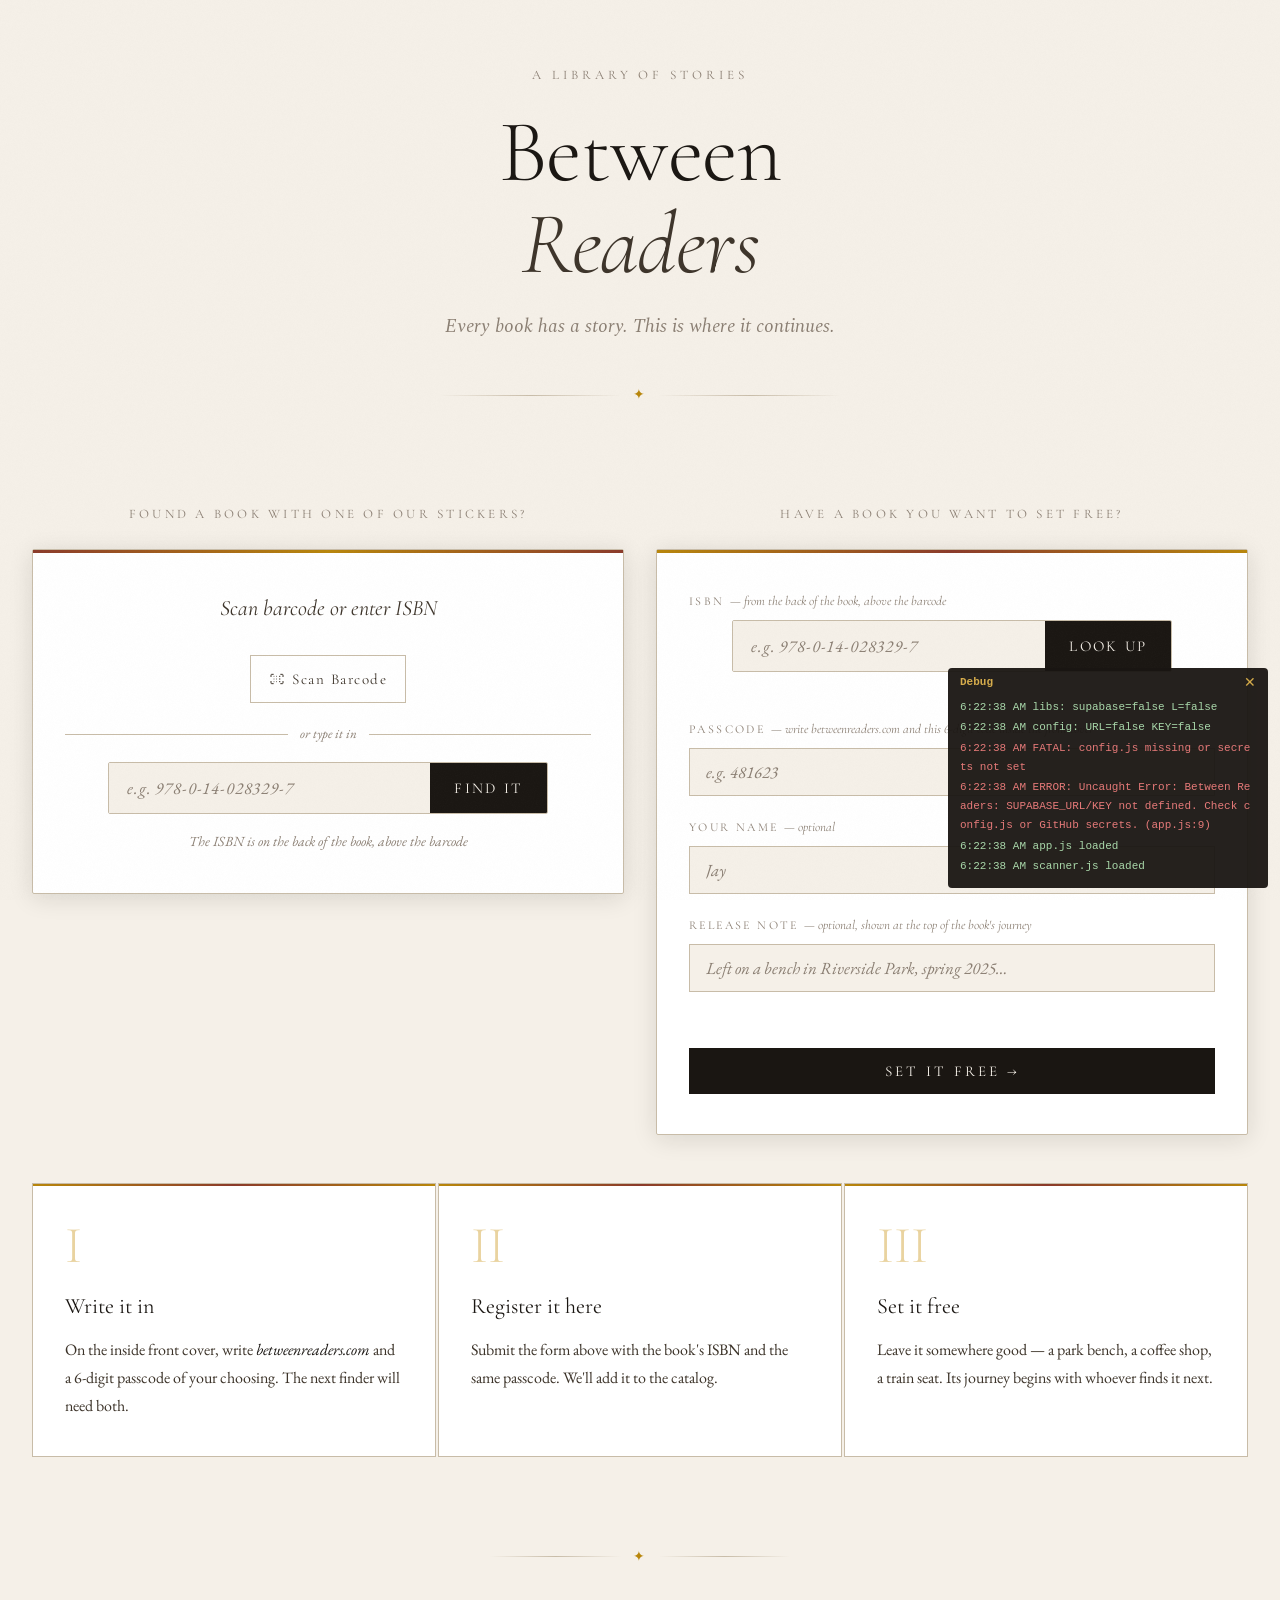
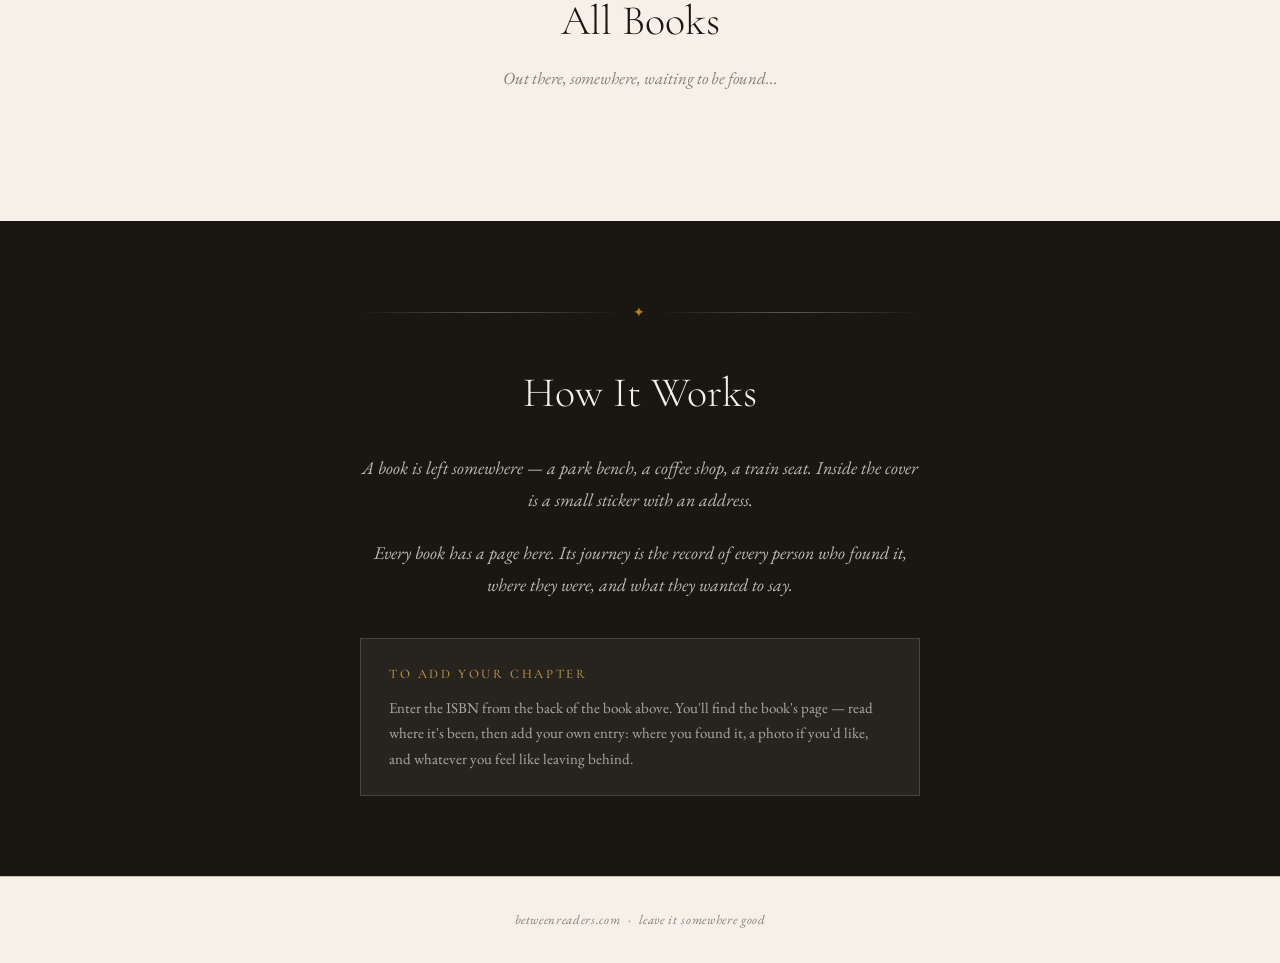
==== index.html @ 6e085184 "add 3-step how-to-release section; mention website in passcode label adds a three-card section (I. W" ====
<!DOCTYPE html>
<html lang="en">
<head>
  <meta charset="UTF-8" />
  <meta name="viewport" content="width=device-width, initial-scale=1.0, viewport-fit=cover" />
  <title>Between Readers</title>
  <link href="https://fonts.googleapis.com/css2?family=Cormorant+Garamond:ital,wght@0,300;0,400;0,500;0,600;1,300;1,400;1,500&family=EB+Garamond:ital,wght@0,400;0,500;1,400;1,500&family=Spectral:ital,wght@0,300;0,400;1,300;1,400&display=swap" rel="stylesheet" />
  <link rel="stylesheet" href="style.css" />
  <link rel="stylesheet" href="https://unpkg.com/leaflet@1.9.4/dist/leaflet.css" />
  <script src="https://cdn.jsdelivr.net/npm/@supabase/supabase-js@2/dist/umd/supabase.min.js"></script>
  <script src="https://unpkg.com/leaflet@1.9.4/dist/leaflet.js"></script>
  <script src="config.js"></script>
</head>
<body>

  <!-- HEADER -->
  <header>
    <p class="header-ornament">A Library of Stories</p>
    <h1>Between<br><em>Readers</em></h1>
    <p class="tagline">Every book has a story. This is where it continues.</p>
    <div class="rule header-rule">✦</div>
  </header>

  <!-- TWO-UP: FIND A BOOK + SET A BOOK FREE -->
  <div class="two-up">

    <!-- ISBN SCANNER -->
    <section class="scanner-section">
      <p class="scanner-label">Found a book with one of our stickers?</p>
      <div class="scanner-box">
        <p class="scanner-prompt">Scan barcode or enter ISBN</p>

        <button class="scan-btn" onclick="openCamera()" style="margin: 0 auto 20px; display:flex;">
          <svg viewBox="0 0 24 24" fill="none" stroke="currentColor" stroke-width="1.5">
            <path d="M3 9V6a1 1 0 0 1 1-1h3M3 15v3a1 1 0 0 0 1 1h3M21 9V6a1 1 0 0 0-1-1h-3M21 15v3a1 1 0 0 1-1 1h-3M7 8h1M7 12h1M7 16h1M11 8h1M11 12h1M11 16h1M15 8h2M15 12h2M15 16h2"/>
          </svg>
          Scan Barcode
        </button>

        <div style="display:flex; align-items:center; gap:12px; margin-bottom:16px; color:var(--ink-faint); font-size:13px; font-style:italic;">
          <div style="flex:1; height:1px; background:var(--border);"></div>
          or type it in
          <div style="flex:1; height:1px; background:var(--border);"></div>
        </div>

        <div class="isbn-input-row">
          <input class="isbn-input" id="isbnInput" type="text" placeholder="e.g. 978-0-14-028329-7" maxlength="17" />
          <button class="isbn-btn" onclick="lookupISBN()">Find It</button>
        </div>
        <p class="scanner-note">The ISBN is on the back of the book, above the barcode</p>

        <!-- Result panel -->
        <div class="book-result" id="bookResult">
          <div class="book-result-inner">
            <div class="book-cover-wrap">
              <img class="book-cover-img" id="resultCover" src="" alt="" onerror="this.style.display='none';this.nextElementSibling.style.display='flex';" style="display:none">
              <div class="book-cover-placeholder" id="resultCoverPlaceholder">📖</div>
            </div>
            <div class="book-meta">
              <h3 id="resultTitle">—</h3>
              <p class="author" id="resultAuthor">—</p>
              <span class="journey-count" id="resultStops">— stops along the way</span>
            </div>
          </div>
          <button class="view-journey-btn" id="viewJourneyBtn" onclick="openPasscodeModal()">
            Read Its Journey →
          </button>
        </div>
      </div>
    </section>

    <!-- RELEASE A BOOK -->
    <section class="release-section">
      <p class="scanner-label">Have a book you want to set free?</p>
      <div class="release-box" id="releaseFormBox">

        <!-- ISBN row -->
        <label class="release-label" for="releaseIsbn">ISBN <span class="release-label-note">— from the back of the book, above the barcode</span></label>
        <div class="isbn-input-row" style="margin-bottom:8px;">
          <input class="isbn-input" id="releaseIsbn" type="text" placeholder="e.g. 978-0-14-028329-7" maxlength="17" oninput="previewSubmissionISBN()" />
          <button class="isbn-btn" onclick="previewSubmissionISBN()">Look Up</button>
        </div>
        <p class="release-lookup-status" id="releaseLookupStatus"></p>

        <!-- Book preview (hidden until ISBN found) -->
        <div class="release-preview" id="releasePreview">
          <div class="book-result-inner">
            <div class="book-cover-wrap">
              <img class="book-cover-img" id="releaseCover" src="" alt="" onerror="this.style.display='none';this.nextElementSibling.style.display='flex';" style="display:none">
              <div class="book-cover-placeholder" id="releaseCoverPlaceholder">📖</div>
            </div>
            <div class="book-meta">
              <h3 id="releaseBookTitle">—</h3>
              <p class="author" id="releaseBookAuthor">—</p>
            </div>
          </div>
        </div>

        <!-- Form fields -->
        <div class="release-field">
          <label class="release-label" for="releasePasscode">Passcode <span class="release-label-note">— write betweenreaders.com and this 6-digit code inside the front cover</span></label>
          <input class="release-input" id="releasePasscode" type="text" inputmode="numeric" maxlength="6" placeholder="e.g. 481623" autocomplete="off" />
        </div>
        <div class="release-field">
          <label class="release-label" for="releaseReleasedBy">Your name <span class="release-label-note">— optional</span></label>
          <input class="release-input" id="releaseReleasedBy" type="text" placeholder="Jay" />
        </div>
        <div class="release-field">
          <label class="release-label" for="releaseNote">Release note <span class="release-label-note">— optional, shown at the top of the book's journey</span></label>
          <input class="release-input" id="releaseNote" type="text" placeholder="Left on a bench in Riverside Park, spring 2025…" />
        </div>
        <p class="release-error" id="releaseError"></p>
        <button class="release-btn" onclick="submitBookRelease()">Set It Free →</button>
      </div>
    </section>

  </div>

  <!-- HOW TO RELEASE -->
  <section class="release-steps-section">
    <div class="release-steps">
      <div class="release-step">
        <span class="release-step-num">I</span>
        <h3 class="release-step-title">Write it in</h3>
        <p class="release-step-text">On the inside front cover, write <em>betweenreaders.com</em> and a 6-digit passcode of your choosing. The next finder will need both.</p>
      </div>
      <div class="release-step">
        <span class="release-step-num">II</span>
        <h3 class="release-step-title">Register it here</h3>
        <p class="release-step-text">Submit the form above with the book's ISBN and the same passcode. We'll add it to the catalog.</p>
      </div>
      <div class="release-step">
        <span class="release-step-num">III</span>
        <h3 class="release-step-title">Set it free</h3>
        <p class="release-step-text">Leave it somewhere good — a park bench, a coffee shop, a train seat. Its journey begins with whoever finds it next.</p>
      </div>
    </div>
  </section>

  <!-- CATALOG -->
  <section class="catalog-section">
    <div class="section-header">
      <div class="rule" style="max-width:300px; margin: 0 auto 16px;">✦</div>
      <h2 class="section-title">All Books</h2>
      <p class="section-subtitle">Out there, somewhere, waiting to be found...</p>
    </div>
    <div class="book-grid" id="bookGrid"></div>
  </section>

  <!-- ABOUT -->
  <section class="about-section">
    <div class="about-inner">
      <div class="rule" style="margin-bottom: 32px;">✦</div>
      <h2 class="section-title">How It Works</h2>
      <p class="about-text">
        A book is left somewhere — a park bench, a coffee shop, a train seat. Inside the cover is a small sticker with an address.
      <p class="about-text">
        Every book has a page here. Its journey is the record of every person who found it, where they were, and what they wanted to say.
      </p>
      <div class="sticker-note">
        <p class="sticker-note-title">To add your chapter</p>
        <p class="sticker-note-text">Enter the ISBN from the back of the book above. You'll find the book's page — read where it's been, then add your own entry: where you found it, a photo if you'd like, and whatever you feel like leaving behind.</p>
      </div>
    </div>
  </section>

  <!-- FOOTER -->
  <footer>
    betweenreaders.com &nbsp;·&nbsp; <em>leave it somewhere good</em>
  </footer>

  <!-- CAMERA SCANNER OVERLAY -->
  <div class="camera-overlay" id="cameraOverlay">
    <div class="camera-header">
      <p class="camera-title">Scan the barcode</p>
      <p class="camera-subtitle">Point your camera at the ISBN barcode on the back of the book</p>
    </div>
    <div class="camera-viewport">
      <video id="cameraVideo" autoplay playsinline muted></video>
      <div class="scan-reticle">
        <div class="reticle-inner">
          <div class="corner tl"></div>
          <div class="corner tr"></div>
          <div class="corner bl"></div>
          <div class="corner br"></div>
          <div class="scan-line"></div>
        </div>
      </div>
    </div>
    <p class="camera-status" id="cameraStatus">Align barcode within the frame</p>
    <button class="camera-close" onclick="closeCamera()">Cancel</button>
  </div>

  <!-- iOS 26 Safari toolbar tint hint (see style.css .safari-toolbar-hint) -->
  <div class="safari-toolbar-hint" id="safariToolbarHint" aria-hidden="true"><div></div></div>

  <!-- PASSCODE MODAL -->
  <div class="passcode-overlay" id="passcodeOverlay" onclick="handlePasscodeOverlayClick(event)">
    <div class="passcode-modal">
      <button class="modal-close" onclick="closePasscodeModal()">✕</button>
      <p class="passcode-eyebrow">Between Readers</p>
      <h3 class="passcode-book-title" id="passcodeBookTitle">—</h3>
      <p class="passcode-prompt">Enter the 6-digit passcode written inside the cover to read this book's journey.</p>
      <input class="passcode-input" id="passcodeInput" type="text" inputmode="numeric" maxlength="6" placeholder="······" autocomplete="off" />
      <p class="passcode-error" id="passcodeError"></p>
      <button class="passcode-btn" onclick="verifyPasscode()">View Journey</button>
    </div>
  </div>

  <!-- PHOTO LIGHTBOX -->
  <div class="photo-lightbox" id="photoLightbox" onclick="closePhotoModal()">
    <button class="photo-lightbox-close" onclick="closePhotoModal()">✕</button>
    <img class="photo-lightbox-img" id="photoLightboxImg" src="" alt="">
  </div>

  <!-- JOURNEY MODAL -->
  <div class="modal-overlay" id="modalOverlay" onclick="handleOverlayClick(event)">
    <div class="modal" id="modal">
      <div class="modal-top">
        <button class="modal-close" onclick="closeModal()">✕</button>
        <div class="modal-top-inner">
          <img class="modal-cover-img" id="modalCover" src="" alt="" onerror="this.style.display='none'">
          <div class="modal-title-block">
            <h2 class="modal-book-title" id="modalTitle">—</h2>
            <p class="modal-book-author" id="modalAuthor">—</p>
          </div>
        </div>
        <div class="modal-description-block" id="modalDescriptionBlock" style="display:none">
          <p class="modal-book-description" id="modalDescription"></p>
          <button class="description-toggle" id="modalDescToggle" onclick="toggleBookDescription()" style="display:none">Read more</button>
        </div>
        <div class="modal-release-note">
          <span id="modalReleaseNote">—</span>
          <cite id="modalReleaseMeta">—</cite>
        </div>
      </div>
      <div class="modal-body">
        <div id="journeyMap" class="journey-map"></div>
        <p class="journey-heading" id="journeyHeading">The Journey</p>
        <div id="journeyEntries"></div>
      </div>
      <div class="add-entry-section"></div>
    </div>
  </div>

  <!-- DEBUG PANEL — must be before app.js/scanner.js to catch their load errors -->
  <div id="debugPanel" style="position:fixed;bottom:12px;right:12px;z-index:9999;background:#1a1612;color:#d4a843;font-family:monospace;font-size:11px;padding:10px 12px;border-radius:4px;max-width:320px;max-height:220px;overflow-y:auto;opacity:0.95;pointer-events:auto;">
    <div style="display:flex;justify-content:space-between;align-items:center;margin-bottom:6px;">
      <strong>Debug</strong>
      <button onclick="document.getElementById('debugPanel').remove()" style="background:none;border:none;color:#d4a843;cursor:pointer;font-size:14px;padding:0 0 0 8px;">✕</button>
    </div>
    <div id="debugLog"></div>
  </div>
  <script>
    function debugLog(msg, type) {
      const el = document.getElementById('debugLog');
      if (!el) return;
      const line = document.createElement('div');
      line.style.color = type === 'error' ? '#e57373' : type === 'warn' ? '#ffb74d' : '#a5d6a7';
      line.style.marginBottom = '2px';
      line.style.wordBreak = 'break-all';
      line.style.whiteSpace = 'pre-wrap';
      line.textContent = (new Date().toLocaleTimeString()) + ' ' + msg;
      el.appendChild(line);
      const panel = document.getElementById('debugPanel');
      if (panel) panel.scrollTop = panel.scrollHeight;
    }
    window.onerror = (msg, src, line) => debugLog('ERROR: ' + msg + ' (' + src.split('/').pop() + ':' + line + ')', 'error');
    window.onunhandledrejection = e => debugLog('PROMISE: ' + (e.reason?.message || e.reason), 'error');
    debugLog('libs: supabase=' + (typeof supabase !== 'undefined') + ' L=' + (typeof L !== 'undefined'));
    debugLog('config: URL=' + (typeof SUPABASE_URL !== 'undefined') + ' KEY=' + (typeof SUPABASE_ANON_KEY !== 'undefined'));
  </script>

  <!-- Scripts — order matters: app.js depends on supabase + config, scanner.js depends on app.js (calls lookupISBN) -->
  <script src="app.js" onload="debugLog('app.js loaded')" onerror="debugLog('app.js FAILED TO LOAD','error')"></script>
  <script src="scanner.js" onload="debugLog('scanner.js loaded')" onerror="debugLog('scanner.js FAILED TO LOAD','error')"></script>

</body>
</html>
---- style.css ----
:root {
  --cream: #f5f0e8;
  --cream-dark: #ede6d6;
  --ink: #1a1612;
  --ink-light: #3d342a;
  --ink-faint: #8a7e72;
  --rust: #8b3a2a;
  --gold: #b8860b;
  --gold-light: #d4a843;
  --border: #c8bca8;
  --shadow: rgba(26, 22, 18, 0.12);
}

* { box-sizing: border-box; margin: 0; padding: 0; }

html { scroll-behavior: smooth; }

body {
  background-color: var(--cream);
  color: var(--ink);
  font-family: 'EB Garamond', Georgia, serif;
  font-size: 18px;
  line-height: 1.7;
  min-height: 100vh;
  position: relative;
  overflow-x: hidden;
}

/* Paper texture overlay */
body::before {
  content: '';
  position: fixed;
  inset: 0;
  background-image: 
    url("data:image/svg+xml,%3Csvg xmlns='http://www.w3.org/2000/svg' width='400' height='400'%3E%3Cfilter id='noise'%3E%3CfeTurbulence type='fractalNoise' baseFrequency='0.9' numOctaves='4' stitchTiles='stitch'/%3E%3CfeColorMatrix type='saturate' values='0'/%3E%3C/filter%3E%3Crect width='400' height='400' filter='url(%23noise)' opacity='0.04'/%3E%3C/svg%3E");
  pointer-events: none;
  z-index: 1000;
  opacity: 0.6;
}

/* Decorative rule */
.rule {
  display: flex;
  align-items: center;
  gap: 12px;
  color: var(--gold);
  font-size: 14px;
  letter-spacing: 0.15em;
  margin: 0 auto;
}
.rule::before, .rule::after {
  content: '';
  flex: 1;
  height: 1px;
  background: linear-gradient(to right, transparent, var(--border), transparent);
}

/* ── HEADER ── */
header {
  text-align: center;
  padding: 64px 24px 48px;
  position: relative;
}

.header-ornament {
  font-family: 'Cormorant Garamond', serif;
  font-size: 13px;
  letter-spacing: 0.3em;
  text-transform: uppercase;
  color: var(--ink-faint);
  margin-bottom: 20px;
  opacity: 0;
  animation: fadeUp 1s ease forwards 0.2s;
}

h1 {
  font-family: 'Cormorant Garamond', serif;
  font-size: clamp(52px, 8vw, 88px);
  font-weight: 300;
  line-height: 1.05;
  letter-spacing: -0.01em;
  color: var(--ink);
  opacity: 0;
  animation: fadeUp 1s ease forwards 0.4s;
}

h1 em {
  font-style: italic;
  color: var(--ink-light);
}

.tagline {
  font-family: 'Spectral', serif;
  font-style: italic;
  font-size: 19px;
  color: var(--ink-faint);
  margin-top: 20px;
  max-width: 480px;
  margin-left: auto;
  margin-right: auto;
  opacity: 0;
  animation: fadeUp 1s ease forwards 0.6s;
}

.header-rule {
  margin-top: 40px;
  max-width: 400px;
  opacity: 0;
  animation: fadeUp 1s ease forwards 0.8s;
}

/* ── TWO-UP LAYOUT (scanner + release, side by side on desktop) ── */
.two-up {
  display: grid;
  grid-template-columns: 1fr 1fr;
  gap: 32px;
  max-width: 1280px;
  margin: 0 auto;
  padding: 48px 32px 0;
  align-items: start;
}

.two-up .scanner-section,
.two-up .release-section {
  max-width: none;
  margin: 0;
  padding: 0;
}

@media (max-width: 860px) {
  .two-up {
    grid-template-columns: 1fr;
    padding: 32px 24px 0;
  }
}

/* ── ISBN SCANNER ── */
.scanner-section {
  max-width: 680px;
  margin: 0 auto;
  padding: 48px 24px;
  text-align: center;
  opacity: 0;
  animation: fadeUp 1s ease forwards 1s;
}

.scanner-label {
  font-family: 'Cormorant Garamond', serif;
  font-size: 13px;
  letter-spacing: 0.25em;
  text-transform: uppercase;
  color: var(--ink-faint);
  margin-bottom: 24px;
}

.scanner-box {
  background: white;
  border: 1px solid var(--border);
  border-radius: 2px;
  padding: 40px 32px;
  box-shadow: 0 4px 24px var(--shadow), inset 0 1px 0 rgba(255,255,255,0.8);
  position: relative;
}

.scanner-box::before {
  content: '';
  position: absolute;
  top: 0; left: 0; right: 0;
  height: 3px;
  background: linear-gradient(to right, var(--rust), var(--gold), var(--rust));
}

.scanner-prompt {
  font-family: 'Cormorant Garamond', serif;
  font-size: 22px;
  font-style: italic;
  color: var(--ink-light);
  margin-bottom: 28px;
}

.isbn-input-row {
  display: flex;
  gap: 0;
  max-width: 440px;
  margin: 0 auto 16px;
  border: 1px solid var(--border);
  border-radius: 2px;
  overflow: hidden;
  transition: box-shadow 0.2s;
}

.isbn-input-row:focus-within {
  box-shadow: 0 0 0 2px var(--gold-light);
  border-color: var(--gold);
}

.isbn-input {
  flex: 1;
  border: none;
  outline: none;
  padding: 14px 18px;
  font-family: 'EB Garamond', Georgia, serif;
  font-size: 17px;
  background: var(--cream);
  color: var(--ink);
  letter-spacing: 0.05em;
}

.isbn-input::placeholder { color: var(--ink-faint); font-style: italic; }

.isbn-btn {
  background: var(--ink);
  color: var(--cream);
  border: none;
  padding: 14px 24px;
  font-family: 'Cormorant Garamond', serif;
  font-size: 15px;
  letter-spacing: 0.15em;
  text-transform: uppercase;
  cursor: pointer;
  transition: background 0.2s;
  white-space: nowrap;
}

.isbn-btn:hover { background: var(--rust); }

.scanner-note {
  font-size: 14px;
  color: var(--ink-faint);
  font-style: italic;
}

/* Book result panel */
.book-result {
  display: none;
  margin-top: 28px;
  text-align: left;
  border-top: 1px solid var(--border);
  padding-top: 28px;
}

.book-result.visible { display: block; animation: fadeUp 0.5s ease forwards; }

.book-result-inner {
  display: flex;
  gap: 24px;
  align-items: flex-start;
}

.book-cover-wrap {
  width: 72px;
  min-width: 72px;
  height: 100px;
  flex-shrink: 0;
}

.book-cover-img {
  width: 72px;
  height: 100px;
  object-fit: cover;
  border: 1px solid var(--border);
  box-shadow: 3px 3px 0 var(--shadow);
  display: block;
}

.book-cover-placeholder {
  width: 72px;
  min-width: 72px;
  height: 100px;
  background: linear-gradient(135deg, var(--cream-dark), var(--border));
  border: 1px solid var(--border);
  display: flex;
  align-items: center;
  justify-content: center;
  font-size: 28px;
  box-shadow: 3px 3px 0 var(--shadow);
}

.book-meta h3 {
  font-family: 'Cormorant Garamond', serif;
  font-size: 22px;
  font-weight: 500;
  line-height: 1.2;
  margin-bottom: 4px;
}

.book-meta .author {
  font-style: italic;
  color: var(--ink-faint);
  font-size: 16px;
  margin-bottom: 12px;
}

.journey-count {
  display: inline-block;
  background: var(--cream-dark);
  border: 1px solid var(--border);
  padding: 4px 12px;
  font-size: 13px;
  letter-spacing: 0.1em;
  color: var(--ink-light);
  font-family: 'Cormorant Garamond', serif;
}

.view-journey-btn {
  display: block;
  width: 100%;
  margin-top: 20px;
  padding: 14px;
  background: var(--rust);
  color: var(--cream);
  border: none;
  font-family: 'Cormorant Garamond', serif;
  font-size: 16px;
  letter-spacing: 0.15em;
  text-transform: uppercase;
  cursor: pointer;
  transition: background 0.2s;
  text-align: center;
}

.view-journey-btn:hover { background: var(--ink); }

/* ── CATALOG ── */
.catalog-section {
  max-width: 1080px;
  margin: 0 auto;
  padding: 24px 24px 80px;
}

.section-header {
  text-align: center;
  margin-bottom: 48px;
}

.section-title {
  font-family: 'Cormorant Garamond', serif;
  font-size: clamp(30px, 4vw, 42px);
  font-weight: 300;
  margin: 16px 0 8px;
}

.section-subtitle {
  font-style: italic;
  color: var(--ink-faint);
  font-size: 17px;
}

/* Book grid */
.book-grid {
  display: grid;
  grid-template-columns: repeat(auto-fill, minmax(280px, 1fr));
  gap: 20px;
}

.book-card {
  background: white;
  border: 1px solid var(--border);
  padding: 32px 28px;
  cursor: pointer;
  transition: all 0.25s ease;
  position: relative;
  overflow: hidden;
}

.book-card::after {
  content: '';
  position: absolute;
  bottom: 0; left: 0; right: 0;
  height: 2px;
  background: linear-gradient(to right, var(--rust), var(--gold));
  transform: scaleX(0);
  transition: transform 0.3s ease;
  transform-origin: left;
}

.book-card:hover { 
  background: var(--cream);
  transform: translateY(-2px);
  box-shadow: 0 8px 32px var(--shadow);
  z-index: 1;
}

.book-card:hover::after { transform: scaleX(1); }

.book-card-cover {
  width: calc(100% + 56px);
  margin: -32px -28px 20px;
  height: 180px;
  object-fit: cover;
  display: block;
  border-bottom: 1px solid var(--border);
}

.book-card-number {
  font-family: 'Cormorant Garamond', serif;
  font-size: 12px;
  letter-spacing: 0.2em;
  color: var(--ink-faint);
  margin-bottom: 16px;
}

.book-card-title {
  font-family: 'Cormorant Garamond', serif;
  font-size: 22px;
  font-weight: 500;
  line-height: 1.2;
  margin-bottom: 6px;
}

.book-card-author {
  font-style: italic;
  color: var(--ink-faint);
  font-size: 15px;
  margin-bottom: 20px;
}

.book-card-footer {
  display: flex;
  justify-content: space-between;
  align-items: flex-end;
  border-top: 1px solid var(--border);
  padding-top: 16px;
  margin-top: auto;
}

.book-card-stops {
  font-size: 13px;
  color: var(--ink-faint);
  font-family: 'Cormorant Garamond', serif;
  letter-spacing: 0.05em;
}

.book-card-location {
  font-size: 13px;
  color: var(--ink-faint);
  font-style: italic;
  text-align: right;
}

.book-card-status {
  display: inline-block;
  width: 8px;
  height: 8px;
  border-radius: 50%;
  background: var(--gold);
  margin-right: 6px;
  animation: pulse 2.5s ease infinite;
}

@keyframes pulse {
  0%, 100% { opacity: 1; }
  50% { opacity: 0.3; }
}

/* Locked overlay */
.locked-notice {
  position: absolute;
  inset: 0;
  background: rgba(245, 240, 232, 0.92);
  display: flex;
  flex-direction: column;
  align-items: center;
  justify-content: center;
  opacity: 0;
  transition: opacity 0.2s;
  backdrop-filter: blur(2px);
}

.book-card:hover .locked-notice { opacity: 1; }

.locked-notice span {
  font-family: 'Cormorant Garamond', serif;
  font-size: 14px;
  letter-spacing: 0.15em;
  text-transform: uppercase;
  color: var(--ink-light);
  margin-top: 8px;
}

.lock-icon { font-size: 22px; }

/* ── iOS 26 SAFARI TOOLBAR TINT HINT ──
   Safari 26 samples the body background to tint its toolbar. A fixed element
   with height < 50vh containing a 100vh child triggers the desired sampling.
   Shown via JS when any modal is open; hidden otherwise. */
.safari-toolbar-hint {
  position: fixed;
  top: 0;
  left: 0;
  right: 0;
  display: none;
  width: 100vw;
  height: 48px;
  pointer-events: none;
  z-index: 499;
}
.safari-toolbar-hint.active { display: block; }
.safari-toolbar-hint > div {
  height: 100vh;
  background-color: #1a1612;
}

/* ── JOURNEY MODAL ── */
.modal-overlay {
  position: fixed;
  inset: 0;
  min-height: 100dvh;
  z-index: 500;
  display: none;
  align-items: flex-start;
  justify-content: center;
  padding: max(40px, env(safe-area-inset-top)) 16px max(40px, env(safe-area-inset-bottom));
  overflow-y: auto;
}

.modal-overlay::before {
  content: "";
  position: absolute;
  inset: 0;
  background: rgba(26, 22, 18, 0.7);
  backdrop-filter: blur(4px);
  -webkit-backdrop-filter: blur(4px);
  z-index: -1;
}

.modal-overlay.open { display: flex; }

.modal {
  background: var(--cream);
  max-width: 680px;
  width: 100%;
  position: relative;
  z-index: 1;
  border: 1px solid var(--border);
  box-shadow: 0 24px 80px rgba(26,22,18,0.3);
  animation: fadeUp 0.4s ease forwards;
}

.modal-top {
  padding: 40px 40px 32px;
  border-bottom: 1px solid var(--border);
  position: relative;
}

.modal-top::before {
  content: '';
  position: absolute;
  top: 0; left: 0; right: 0;
  height: 3px;
  background: linear-gradient(to right, var(--rust), var(--gold), var(--rust));
}

.modal-top-inner {
  display: flex;
  gap: 24px;
  align-items: flex-start;
}

.modal-cover-img {
  width: 80px;
  min-width: 80px;
  height: 112px;
  object-fit: cover;
  border: 1px solid var(--border);
  box-shadow: 4px 4px 0 var(--shadow);
  flex-shrink: 0;
}

.modal-title-block {
  flex: 1;
  min-width: 0;
}

.modal-close {
  position: absolute;
  top: 20px; right: 20px;
  background: none;
  border: none;
  font-size: 22px;
  cursor: pointer;
  color: var(--ink-faint);
  line-height: 1;
  transition: color 0.2s;
}
.modal-close:hover { color: var(--ink); }

.modal-book-title {
  font-family: 'Cormorant Garamond', serif;
  font-size: 32px;
  font-weight: 500;
  line-height: 1.15;
  margin-bottom: 6px;
}

.modal-book-author {
  font-style: italic;
  color: var(--ink-faint);
  font-size: 17px;
  margin-bottom: 0;
}

.modal-description-block {
  margin-top: 20px;
  padding-top: 16px;
  border-top: 1px solid var(--border);
  opacity: 0;
  transform: translateY(6px);
  transition: opacity 0.4s ease, transform 0.4s ease;
}
.modal-description-block.visible {
  opacity: 1;
  transform: translateY(0);
}

.modal-book-description {
  font-size: 14px;
  line-height: 1.7;
  color: var(--ink-light);
  font-style: italic;
  margin: 0;
  display: -webkit-box;
  -webkit-line-clamp: 3;
  -webkit-box-orient: vertical;
  overflow: hidden;
}

.modal-book-description.expanded {
  display: block;
  -webkit-line-clamp: unset;
}

.description-toggle {
  background: none;
  border: none;
  padding: 0;
  margin-top: 6px;
  font-family: inherit;
  font-size: 13px;
  font-style: italic;
  color: var(--rust);
  cursor: pointer;
  letter-spacing: 0.01em;
}
.description-toggle:hover {
  text-decoration: underline;
}

.modal-release-note {
  margin-top: 28px;
  background: white;
  border-left: 3px solid var(--gold);
  padding: 16px 20px;
  font-style: italic;
  font-size: 16px;
  color: var(--ink-light);
  line-height: 1.6;
}

.modal-release-note cite {
  display: block;
  margin-top: 8px;
  font-size: 13px;
  letter-spacing: 0.1em;
  font-style: normal;
  color: var(--ink-faint);
}

/* ── PASSCODE MODAL ── */
.passcode-overlay {
  position: fixed;
  inset: 0;
  min-height: 100dvh;
  z-index: 500;
  display: none;
  align-items: center;
  justify-content: center;
  padding: max(24px, env(safe-area-inset-top)) max(24px, env(safe-area-inset-right)) max(24px, env(safe-area-inset-bottom)) max(24px, env(safe-area-inset-left));
}

.passcode-overlay::before {
  content: "";
  position: absolute;
  inset: 0;
  background: rgba(26, 22, 18, 0.7);
  backdrop-filter: blur(4px);
  -webkit-backdrop-filter: blur(4px);
  z-index: -1;
}

.passcode-overlay.open { display: flex; }

.passcode-modal {
  background: var(--cream);
  max-width: 400px;
  width: 100%;
  padding: 48px 40px 40px;
  position: relative;
  z-index: 1;
  border: 1px solid var(--border);
  box-shadow: 0 24px 80px rgba(26,22,18,0.3);
  animation: fadeUp 0.35s ease forwards;
  text-align: center;
}

.passcode-modal::before {
  content: '';
  position: absolute;
  top: 0; left: 0; right: 0;
  height: 3px;
  background: linear-gradient(to right, var(--rust), var(--gold), var(--rust));
}

.passcode-eyebrow {
  font-family: 'Cormorant Garamond', serif;
  font-size: 11px;
  letter-spacing: 0.3em;
  text-transform: uppercase;
  color: var(--ink-faint);
  margin-bottom: 12px;
}

.passcode-book-title {
  font-family: 'Cormorant Garamond', serif;
  font-size: 26px;
  font-weight: 500;
  line-height: 1.2;
  color: var(--ink);
  margin-bottom: 20px;
}

.passcode-prompt {
  font-size: 15px;
  font-style: italic;
  color: var(--ink-faint);
  line-height: 1.5;
  margin-bottom: 24px;
}

.passcode-input {
  width: 100%;
  border: 1px solid var(--border);
  background: white;
  padding: 14px 18px;
  font-family: 'Cormorant Garamond', serif;
  font-size: 30px;
  letter-spacing: 0.5em;
  text-align: center;
  color: var(--ink);
  outline: none;
  transition: border-color 0.2s, box-shadow 0.2s, transform 0.2s;
  margin-bottom: 8px;
}

.passcode-input:focus {
  border-color: var(--gold);
  box-shadow: 0 0 0 2px rgba(184,134,11,0.15);
}

.passcode-input--error {
  animation: passcodeShake 0.45s ease;
  border-color: var(--rust) !important;
  box-shadow: 0 0 0 2px rgba(163,83,60,0.2) !important;
}

.passcode-input--success {
  animation: passcodeUnlock 1s cubic-bezier(0.22, 1, 0.36, 1) forwards;
}

@keyframes passcodeShake {
  0%, 100% { transform: translateX(0); }
  15%       { transform: translateX(-7px); }
  30%       { transform: translateX(7px); }
  45%       { transform: translateX(-5px); }
  60%       { transform: translateX(5px); }
  75%       { transform: translateX(-3px); }
  90%       { transform: translateX(3px); }
}

@keyframes passcodeUnlock {
  /* key turns — sudden gold flash */
  0%  {
    transform: scale(1);
    opacity: 1;
    color: var(--ink);
    border-color: var(--border);
    box-shadow: none;
    letter-spacing: 0.5em;
  }
  /* lock opens — bloom outward */
  10% {
    transform: scale(1.05);
    color: var(--gold);
    border-color: var(--gold);
    box-shadow:
      0 0 0  4px rgba(184,134,11,0.55),
      0 0 18px rgba(184,134,11,0.35);
    letter-spacing: 0.52em;
  }
  /* ripple expands — rings of light */
  30% {
    transform: scale(1.03);
    color: var(--gold);
    border-color: var(--gold);
    box-shadow:
      0 0 0  8px rgba(184,134,11,0.35),
      0 0 0 18px rgba(184,134,11,0.15),
      0 0 32px rgba(184,134,11,0.2);
    letter-spacing: 0.58em;
  }
  /* sustained glow — hold the moment */
  58% {
    transform: scale(1.04);
    opacity: 1;
    color: var(--gold);
    border-color: var(--gold);
    box-shadow:
      0 0 0 10px rgba(184,134,11,0.25),
      0 0 0 24px rgba(184,134,11,0.08),
      0 0 48px rgba(184,134,11,0.15);
    letter-spacing: 0.65em;
  }
  /* dissolve — digits drift apart and fade */
  100% {
    transform: scale(1.06);
    opacity: 0;
    color: var(--gold);
    border-color: var(--gold);
    box-shadow:
      0 0 0 14px rgba(184,134,11,0),
      0 0 0 32px rgba(184,134,11,0),
      0 0 64px rgba(184,134,11,0);
    letter-spacing: 0.85em;
  }
}

.passcode-error {
  min-height: 20px;
  color: var(--rust);
  font-style: italic;
  font-size: 14px;
  margin-bottom: 16px;
}

.passcode-btn {
  width: 100%;
  padding: 14px;
  background: var(--rust);
  color: var(--cream);
  border: none;
  font-family: 'Cormorant Garamond', serif;
  font-size: 15px;
  letter-spacing: 0.2em;
  text-transform: uppercase;
  cursor: pointer;
  transition: background 0.2s;
}

.passcode-btn:hover { background: var(--ink); }

/* Journey entries */
.modal-body { padding: 32px 40px; }

.journey-heading {
  font-family: 'Cormorant Garamond', serif;
  font-size: 13px;
  letter-spacing: 0.25em;
  text-transform: uppercase;
  color: var(--ink-faint);
  margin-bottom: 28px;
}

.journey-entry {
  display: grid;
  grid-template-columns: 48px 1fr;
  gap: 0 20px;
  margin-bottom: 12px;
  position: relative;
  background: white;
  border: 1px solid var(--border);
  padding: 20px 24px;
  align-items: start;
}

.entry-number {
  width: 48px;
  height: 48px;
  background: var(--cream);
  border: 1px solid var(--border);
  display: flex;
  align-items: center;
  justify-content: center;
  font-family: 'Cormorant Garamond', serif;
  font-size: 18px;
  color: var(--ink-faint);
  flex-shrink: 0;
}


.entry-field {
  display: flex;
  flex-direction: column;
  gap: 2px;
  margin-bottom: 10px;
}

.entry-field:last-child { margin-bottom: 0; }


.entry-field-label {
  font-size: 10px;
  letter-spacing: 0.1em;
  text-transform: uppercase;
  color: var(--ink-faint);
  font-family: 'Cormorant Garamond', serif;
}

.entry-location-desc,
.entry-message {
  margin: 0;
}

.entry-header {
  display: flex;
  flex-direction: column;
  align-items: flex-start;
  margin-bottom: 8px;
  gap: 2px;
}

.entry-location {
  font-family: 'Cormorant Garamond', serif;
  font-size: 18px;
  font-weight: 500;
}

.entry-location-link {
  cursor: pointer;
  color: var(--rust);
  text-decoration: underline;
  text-decoration-style: dotted;
  text-decoration-color: var(--rust);
  text-underline-offset: 3px;
  transition: text-decoration-style 0.2s ease, opacity 0.2s ease;
}

.entry-location-link::before {
  content: '⌖ ';
  font-size: 0.8em;
  opacity: 0.7;
}

.entry-location-link:hover {
  text-decoration-style: solid;
  opacity: 0.8;
}

.entry-date {
  font-size: 13px;
  color: var(--ink-faint);
  font-style: italic;
}

.entry-location-desc {
  font-style: italic;
  font-size: 14px;
  color: var(--ink-faint);
  line-height: 1.4;
}

.entry-message {
  font-size: 16px;
  line-height: 1.65;
  color: var(--ink-light);
  margin-bottom: 0;
}

.entry-photo {
  width: 100%;
  max-height: 200px;
  object-fit: cover;
  border: 1px solid var(--border);
  display: block;
  cursor: zoom-in;
}

/* Photo lightbox */
.photo-lightbox {
  display: none;
  position: fixed;
  inset: 0;
  z-index: 1100;
  background: rgba(10, 8, 6, 0.93);
  align-items: center;
  justify-content: center;
}
.photo-lightbox.open {
  display: flex;
}
.photo-lightbox-img {
  max-width: 92vw;
  max-height: 88vh;
  object-fit: contain;
  display: block;
}
.photo-lightbox-close {
  position: absolute;
  top: 18px;
  right: 22px;
  background: none;
  border: none;
  color: var(--color-cream);
  font-size: 22px;
  cursor: pointer;
  line-height: 1;
  opacity: 0.8;
}
.photo-lightbox-close:hover {
  opacity: 1;
}

/* Add entry form */
.add-entry-section {
  border-top: 1px solid var(--border);
  padding: 32px 40px;
  background: white;
}

.add-entry-title {
  font-family: 'Cormorant Garamond', serif;
  font-size: 22px;
  font-style: italic;
  margin-bottom: 20px;
  color: var(--ink-light);
}

.form-field {
  margin-bottom: 16px;
}

.form-label {
  display: block;
  font-size: 13px;
  letter-spacing: 0.15em;
  text-transform: uppercase;
  color: var(--ink-faint);
  margin-bottom: 6px;
  font-family: 'Cormorant Garamond', serif;
}

.form-label-hint {
  font-style: italic;
  text-transform: none;
  letter-spacing: 0;
  color: var(--ink-faint);
}

.location-autocomplete-wrapper {
  position: relative;
}

.location-suggestions {
  display: none;
  position: absolute;
  top: calc(100% + 2px);
  left: 0;
  right: 0;
  background: var(--cream);
  border: 1px solid var(--gold);
  border-radius: 0 0 4px 4px;
  box-shadow: 0 4px 12px rgba(0,0,0,0.1);
  z-index: 200;
  list-style: none;
  margin: 0;
  padding: 4px 0;
  max-height: 220px;
  overflow-y: auto;
}

.location-suggestions.open {
  display: block;
}

.location-suggestion-item {
  padding: 9px 14px;
  font-family: 'EB Garamond', Georgia, serif;
  font-size: 15px;
  color: var(--ink);
  cursor: pointer;
  line-height: 1.3;
}

.location-suggestion-item:hover,
.location-suggestion-item.active {
  background: rgba(184, 134, 11, 0.1);
  color: var(--ink);
}

.form-input, .form-textarea {
  width: 100%;
  min-width: 0;
  max-width: 100%;
  min-height: 46px;
  -webkit-appearance: none;
  appearance: none;
  border: 1px solid var(--border);
  background: var(--cream);
  padding: 11px 14px;
  font-family: 'EB Garamond', Georgia, serif;
  font-size: 16px;
  color: var(--ink);
  outline: none;
  transition: border-color 0.2s, box-shadow 0.2s;
  border-radius: 0;
}

.form-input:focus, .form-textarea:focus {
  border-color: var(--gold);
  box-shadow: 0 0 0 2px rgba(184, 134, 11, 0.15);
}

.form-textarea { min-height: 100px; resize: vertical; }

.photo-upload {
  border: 1px dashed var(--border);
  background: var(--cream);
  padding: 20px;
  text-align: center;
  cursor: pointer;
  transition: border-color 0.2s, background 0.2s;
}

.photo-upload:hover { border-color: var(--gold); background: white; }

.photo-upload-text {
  font-style: italic;
  color: var(--ink-faint);
  font-size: 15px;
}

.submit-entry-btn {
  width: 100%;
  padding: 16px;
  background: var(--ink);
  color: var(--cream);
  border: none;
  font-family: 'Cormorant Garamond', serif;
  font-size: 16px;
  letter-spacing: 0.2em;
  text-transform: uppercase;
  cursor: pointer;
  margin-top: 8px;
  transition: background 0.2s;
}

.submit-entry-btn:hover { background: var(--rust); }

/* ── ABOUT ── */
.about-section {
  background: var(--ink);
  color: var(--cream);
  padding: 80px 24px;
  text-align: center;
}

.about-inner {
  max-width: 560px;
  margin: 0 auto;
}

.about-section .section-title {
  color: var(--cream);
  margin-bottom: 24px;
}

.about-section .rule::before, .about-section .rule::after {
  background: linear-gradient(to right, transparent, rgba(245,240,232,0.3), transparent);
}

.about-text {
  font-size: 18px;
  line-height: 1.8;
  color: rgba(245,240,232,0.75);
  font-style: italic;
  margin-bottom: 20px;
}

.sticker-note {
  background: rgba(255,255,255,0.06);
  border: 1px solid rgba(245,240,232,0.15);
  padding: 24px 28px;
  margin-top: 36px;
  text-align: left;
}

.sticker-note-title {
  font-family: 'Cormorant Garamond', serif;
  font-size: 13px;
  letter-spacing: 0.2em;
  text-transform: uppercase;
  color: var(--gold-light);
  margin-bottom: 10px;
}

.sticker-note-text {
  font-size: 15px;
  color: rgba(245,240,232,0.65);
  line-height: 1.7;
}

/* ── HOW TO RELEASE — 3-step cards ── */
.release-steps-section {
  max-width: 1280px;
  margin: 0 auto;
  padding: 48px 32px 64px;
}

.release-steps {
  display: grid;
  grid-template-columns: repeat(3, 1fr);
  gap: 2px;
}

.release-step {
  background: white;
  border: 1px solid var(--border);
  padding: 36px 32px;
  position: relative;
}

.release-step::before {
  content: '';
  position: absolute;
  top: 0; left: 0; right: 0;
  height: 2px;
  background: linear-gradient(to right, var(--gold), var(--rust), var(--gold));
}

.release-step-num {
  display: block;
  font-family: 'Cormorant Garamond', serif;
  font-size: 52px;
  font-weight: 300;
  color: var(--gold-light);
  line-height: 1;
  margin-bottom: 16px;
  opacity: 0.5;
}

.release-step-title {
  font-family: 'Cormorant Garamond', serif;
  font-size: 22px;
  font-weight: 400;
  margin-bottom: 10px;
  color: var(--ink);
}

.release-step-text {
  font-size: 16px;
  color: var(--ink-light);
  line-height: 1.75;
}

.release-step-text em {
  font-style: italic;
  color: var(--ink);
}

@media (max-width: 860px) {
  .release-steps {
    grid-template-columns: 1fr;
  }
  .release-steps-section {
    padding: 32px 24px 48px;
  }
  .release-step {
    padding: 28px 24px;
  }
}

/* ── RELEASE SECTION ── */
.release-section {
  max-width: 680px;
  margin: 0 auto;
  padding: 0 24px 72px;
  text-align: center;
  opacity: 0;
  animation: fadeUp 1s ease forwards 1.2s;
}

.release-box {
  background: white;
  border: 1px solid var(--border);
  border-radius: 2px;
  padding: 40px 32px;
  box-shadow: 0 4px 24px var(--shadow), inset 0 1px 0 rgba(255,255,255,0.8);
  position: relative;
  text-align: left;
}

.release-box::before {
  content: '';
  position: absolute;
  top: 0; left: 0; right: 0;
  height: 3px;
  background: linear-gradient(to right, var(--gold), var(--rust), var(--gold));
}

.release-preview {
  display: none;
  margin: 16px 0 28px;
  padding: 20px 0 28px;
  border-top: 1px solid var(--border);
  border-bottom: 1px solid var(--border);
}

.release-preview.visible { display: block; animation: fadeUp 0.4s ease forwards; }

.release-lookup-status {
  font-size: 13px;
  font-style: italic;
  color: var(--ink-faint);
  min-height: 18px;
  margin-bottom: 4px;
}

.release-field {
  margin-top: 20px;
}

.release-label {
  display: block;
  font-family: 'Cormorant Garamond', serif;
  font-size: 12px;
  letter-spacing: 0.2em;
  text-transform: uppercase;
  color: var(--ink-faint);
  margin-bottom: 8px;
}

.release-label-note {
  font-style: italic;
  text-transform: none;
  letter-spacing: 0;
  font-size: 13px;
}

.release-input {
  width: 100%;
  border: 1px solid var(--border);
  outline: none;
  padding: 12px 16px;
  font-family: 'EB Garamond', Georgia, serif;
  font-size: 17px;
  background: var(--cream);
  color: var(--ink);
  transition: border-color 0.2s, box-shadow 0.2s;
}

.release-input:focus {
  border-color: var(--gold);
  box-shadow: 0 0 0 2px rgba(184,134,11,0.12);
}

.release-input::placeholder { color: var(--ink-faint); font-style: italic; }

.release-error {
  color: var(--rust);
  font-style: italic;
  font-size: 14px;
  min-height: 20px;
  margin-top: 16px;
}

.release-btn {
  display: block;
  width: 100%;
  margin-top: 20px;
  background: var(--ink);
  color: var(--cream);
  border: none;
  padding: 14px 32px;
  font-family: 'Cormorant Garamond', serif;
  font-size: 15px;
  letter-spacing: 0.2em;
  text-transform: uppercase;
  cursor: pointer;
  transition: background 0.2s;
}

.release-btn:hover { background: var(--rust); }
.release-btn:disabled { opacity: 0.6; cursor: not-allowed; }

@media (max-width: 600px) {
  .release-box { padding: 28px 20px; }
  .release-section { padding-bottom: 48px; }
}

/* ── FOOTER ── */
footer {
  text-align: center;
  padding: 32px 24px;
  border-top: 1px solid var(--border);
  font-size: 13px;
  color: var(--ink-faint);
  font-style: italic;
  letter-spacing: 0.05em;
}

/* ── SCANNER CAMERA OVERLAY ── */
.camera-overlay {
  position: fixed;
  inset: 0;
  background: rgba(26, 22, 18, 0.96);
  z-index: 600;
  display: none;
  flex-direction: column;
  align-items: center;
  justify-content: center;
  padding: 24px;
}

.camera-overlay.open { display: flex; }

.camera-header {
  text-align: center;
  margin-bottom: 24px;
}

.camera-title {
  font-family: 'Cormorant Garamond', serif;
  font-size: 24px;
  font-weight: 300;
  color: var(--cream);
  margin-bottom: 6px;
}

.camera-subtitle {
  font-style: italic;
  color: var(--ink-faint);
  font-size: 15px;
}

.camera-viewport {
  position: relative;
  width: 100%;
  max-width: 420px;
  aspect-ratio: 1 / 1;
  overflow: hidden;
  border: 1px solid rgba(245,240,232,0.15);
}

#cameraVideo {
  width: 100%;
  height: 100%;
  object-fit: cover;
  display: block;
}

.scan-reticle {
  position: absolute;
  inset: 0;
  display: flex;
  align-items: center;
  justify-content: center;
  pointer-events: none;
}

.reticle-inner {
  width: 75%;
  height: 35%;
  position: relative;
}

.reticle-inner::before {
  content: '';
  position: absolute;
  inset: 0;
  border: 1px solid rgba(184, 134, 11, 0.5);
}

.reticle-inner::after {
  content: '';
  position: absolute;
  inset: -1px;
}

.corner {
  position: absolute;
  width: 16px;
  height: 16px;
  border-color: var(--gold-light);
  border-style: solid;
}
.corner.tl { top: -1px; left: -1px; border-width: 2px 0 0 2px; }
.corner.tr { top: -1px; right: -1px; border-width: 2px 2px 0 0; }
.corner.bl { bottom: -1px; left: -1px; border-width: 0 0 2px 2px; }
.corner.br { bottom: -1px; right: -1px; border-width: 0 2px 2px 0; }

.scan-line {
  position: absolute;
  left: 0; right: 0;
  height: 1px;
  background: linear-gradient(to right, transparent, var(--gold-light), transparent);
  animation: scanLine 2s ease-in-out infinite;
}

@keyframes scanLine {
  0% { top: 0%; opacity: 0; }
  10% { opacity: 1; }
  90% { opacity: 1; }
  100% { top: 100%; opacity: 0; }
}

.camera-status {
  margin-top: 20px;
  font-family: 'Cormorant Garamond', serif;
  font-size: 15px;
  letter-spacing: 0.15em;
  text-transform: uppercase;
  color: var(--ink-faint);
  min-height: 24px;
  text-align: center;
}

.camera-status.success { color: var(--gold-light); }
.camera-status.error { color: var(--rust); }

.camera-close {
  margin-top: 24px;
  background: none;
  border: 1px solid rgba(245,240,232,0.2);
  color: rgba(245,240,232,0.6);
  padding: 10px 28px;
  font-family: 'Cormorant Garamond', serif;
  font-size: 14px;
  letter-spacing: 0.2em;
  text-transform: uppercase;
  cursor: pointer;
  transition: all 0.2s;
}

.camera-close:hover {
  border-color: rgba(245,240,232,0.5);
  color: var(--cream);
}

.scan-btn {
  background: none;
  border: 1px solid var(--border);
  padding: 14px 18px;
  font-family: 'Cormorant Garamond', serif;
  font-size: 15px;
  letter-spacing: 0.1em;
  color: var(--ink-light);
  cursor: pointer;
  transition: all 0.2s;
  white-space: nowrap;
  display: flex;
  align-items: center;
  gap: 7px;
}

.scan-btn:hover {
  background: var(--cream-dark);
  border-color: var(--gold);
  color: var(--ink);
}

.scan-btn svg {
  width: 16px;
  height: 16px;
  flex-shrink: 0;
}

/* Animations */
@keyframes fadeUp {
  from { opacity: 0; transform: translateY(16px); }
  to { opacity: 1; transform: translateY(0); }
}

/* Responsive */
@media (max-width: 600px) {
  .isbn-input-row {
    flex-direction: column;
    border: none;
    gap: 8px;
    overflow: visible;
    box-shadow: none !important;
  }
  .isbn-input {
    border: 1px solid var(--border);
    border-radius: 2px;
    transition: box-shadow 0.2s;
  }
  .isbn-input:focus {
    box-shadow: 0 0 0 2px var(--gold-light);
    border-color: var(--gold);
    outline: none;
  }
  .isbn-btn { border-radius: 2px; }
  .modal-top, .modal-body, .add-entry-section { padding-left: 24px; padding-right: 24px; }
  .book-grid { grid-template-columns: 1fr; }
  .book-result-inner { flex-direction: column; }
  .modal-cover-img { width: 64px; min-width: 64px; height: 90px; }

  /* Stack entry number above content on mobile */
  .journey-entry {
    grid-template-columns: 1fr;
    gap: 12px 0;
    padding: 16px 18px;
    margin-bottom: 12px;
  }
  .journey-entry:not(:last-child)::before { display: none; }
  .entry-number {
    width: 100%;
    height: 40px;
    font-size: 18px;
    justify-content: center;
  }
  .book-grid { gap: 16px; }
}

@keyframes journeyDash {
  to { stroke-dashoffset: -28; }
}

.journey-path {
  animation: journeyDash 1s linear infinite;
}

/* ── Journey Map ── */
.journey-map {
  display: none;
  height: 280px;
  margin: 0 0 28px;
  border-radius: 4px;
  overflow: hidden;
  border: 1px solid var(--border);
}

.journey-map .leaflet-popup-content-wrapper {
  border-radius: 3px;
  box-shadow: 0 2px 8px var(--shadow);
  background: var(--cream);
  border: 1px solid var(--border);
  padding: 0;
}

.journey-map .leaflet-popup-content {
  margin: 10px 14px;
  display: flex;
  flex-direction: column;
  gap: 2px;
}

.journey-map .leaflet-popup-tip {
  background: var(--cream);
}

.map-popup-place {
  font-family: 'Cormorant Garamond', serif;
  font-size: 15px;
  font-weight: 600;
  color: var(--ink);
  line-height: 1.3;
}

.map-popup-date {
  font-family: 'EB Garamond', Georgia, serif;
  font-size: 13px;
  font-style: italic;
  color: var(--ink-faint);
}
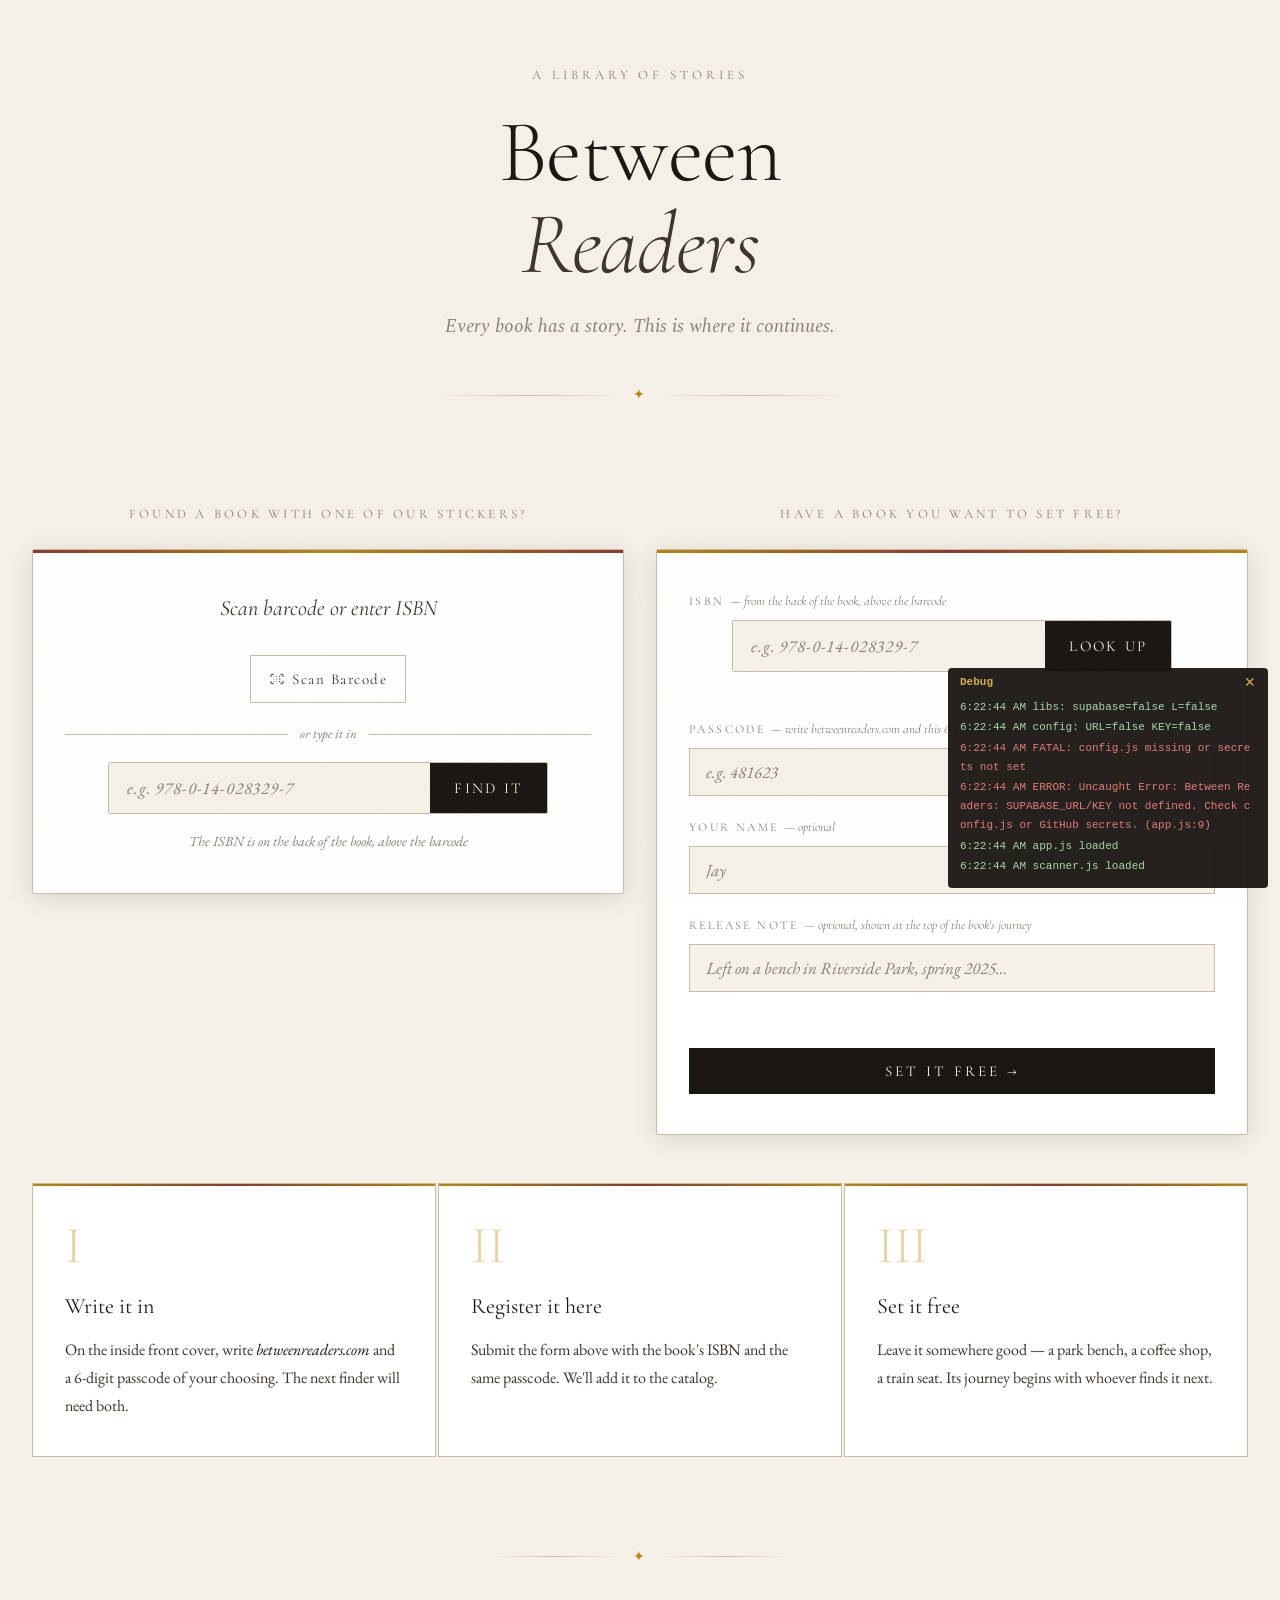
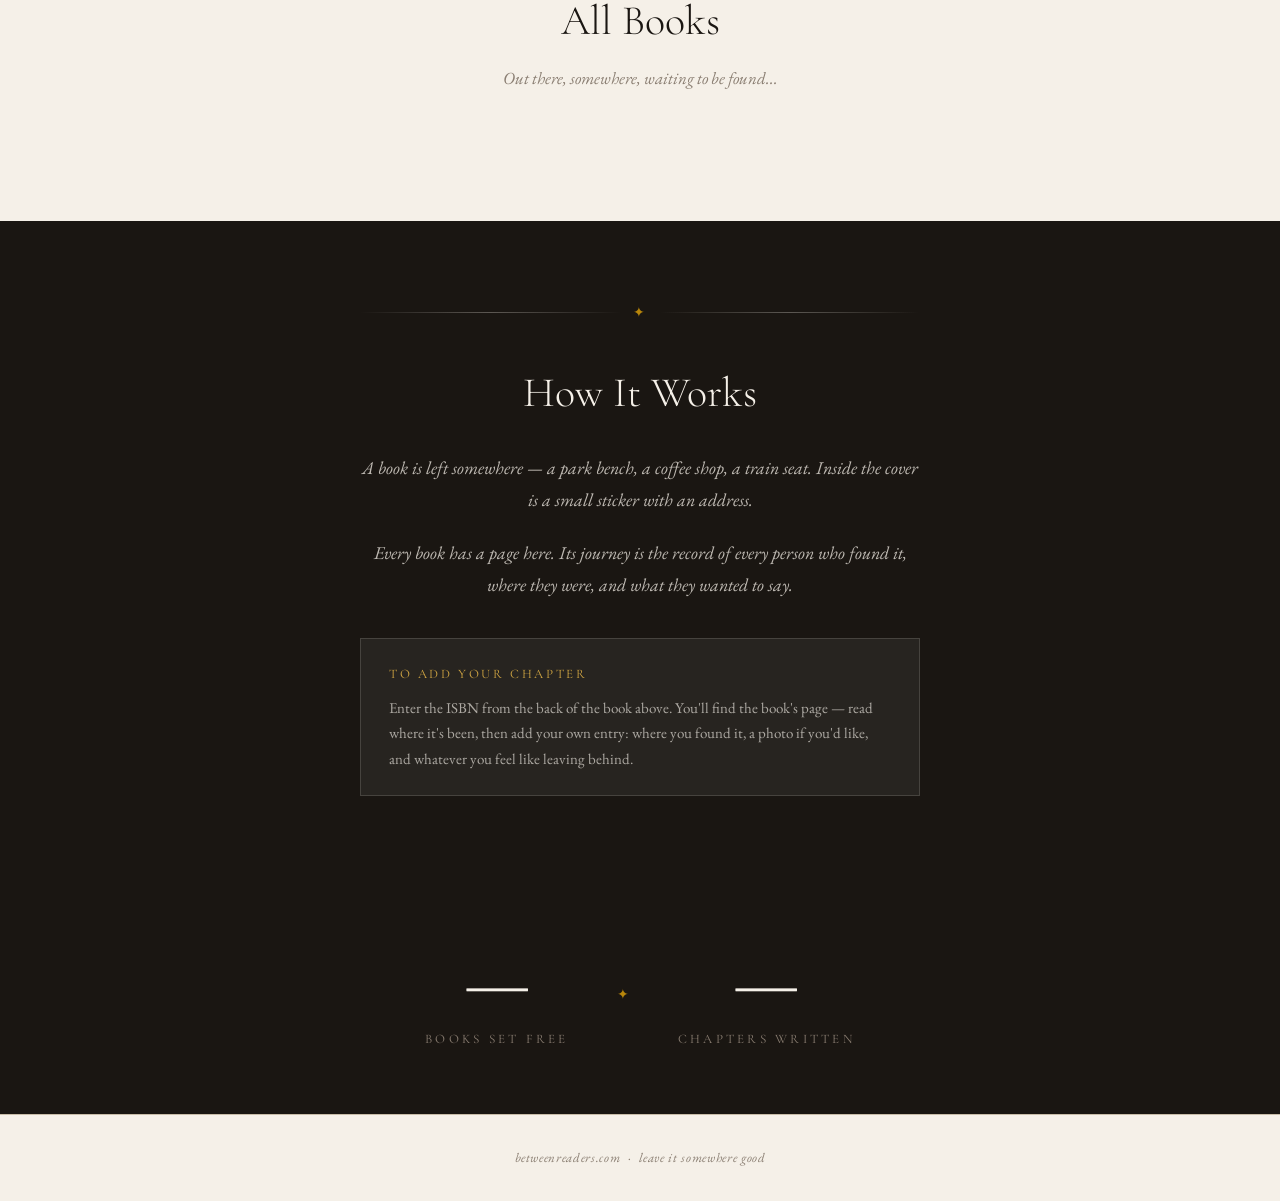
==== commit ecce407f: "add public stats section: books set free + chapters written fetches book and entry counts from supab" ====
--- a/index.html
+++ b/index.html
@@ -160,6 +160,21 @@
       <div class="sticker-note">
         <p class="sticker-note-title">To add your chapter</p>
         <p class="sticker-note-text">Enter the ISBN from the back of the book above. You'll find the book's page — read where it's been, then add your own entry: where you found it, a photo if you'd like, and whatever you feel like leaving behind.</p>
+      </div>
+    </div>
+  </section>
+
+  <!-- STATS -->
+  <section class="stats-section">
+    <div class="stats-inner">
+      <div class="stat-block">
+        <span class="stat-number" id="statBooksCount">—</span>
+        <span class="stat-label">books set free</span>
+      </div>
+      <div class="stat-divider">✦</div>
+      <div class="stat-block">
+        <span class="stat-number" id="statEntriesCount">—</span>
+        <span class="stat-label">chapters written</span>
       </div>
     </div>
   </section>
--- a/style.css
+++ b/style.css
@@ -1396,6 +1396,52 @@
   .release-section { padding-bottom: 48px; }
 }
 
+/* ── STATS ── */
+.stats-section {
+  background: var(--ink);
+  padding: 64px 24px;
+  text-align: center;
+}
+
+.stats-inner {
+  display: flex;
+  align-items: center;
+  justify-content: center;
+  gap: 48px;
+  max-width: 560px;
+  margin: 0 auto;
+}
+
+.stat-block {
+  display: flex;
+  flex-direction: column;
+  align-items: center;
+  gap: 8px;
+}
+
+.stat-number {
+  font-family: 'Cormorant Garamond', serif;
+  font-size: clamp(52px, 8vw, 80px);
+  font-weight: 300;
+  line-height: 1;
+  color: var(--cream);
+}
+
+.stat-label {
+  font-family: 'Cormorant Garamond', serif;
+  font-size: 13px;
+  letter-spacing: 0.25em;
+  text-transform: uppercase;
+  color: var(--ink-faint);
+}
+
+.stat-divider {
+  font-size: 14px;
+  color: var(--gold);
+  letter-spacing: 0.1em;
+  flex-shrink: 0;
+}
+
 /* ── FOOTER ── */
 footer {
   text-align: center;
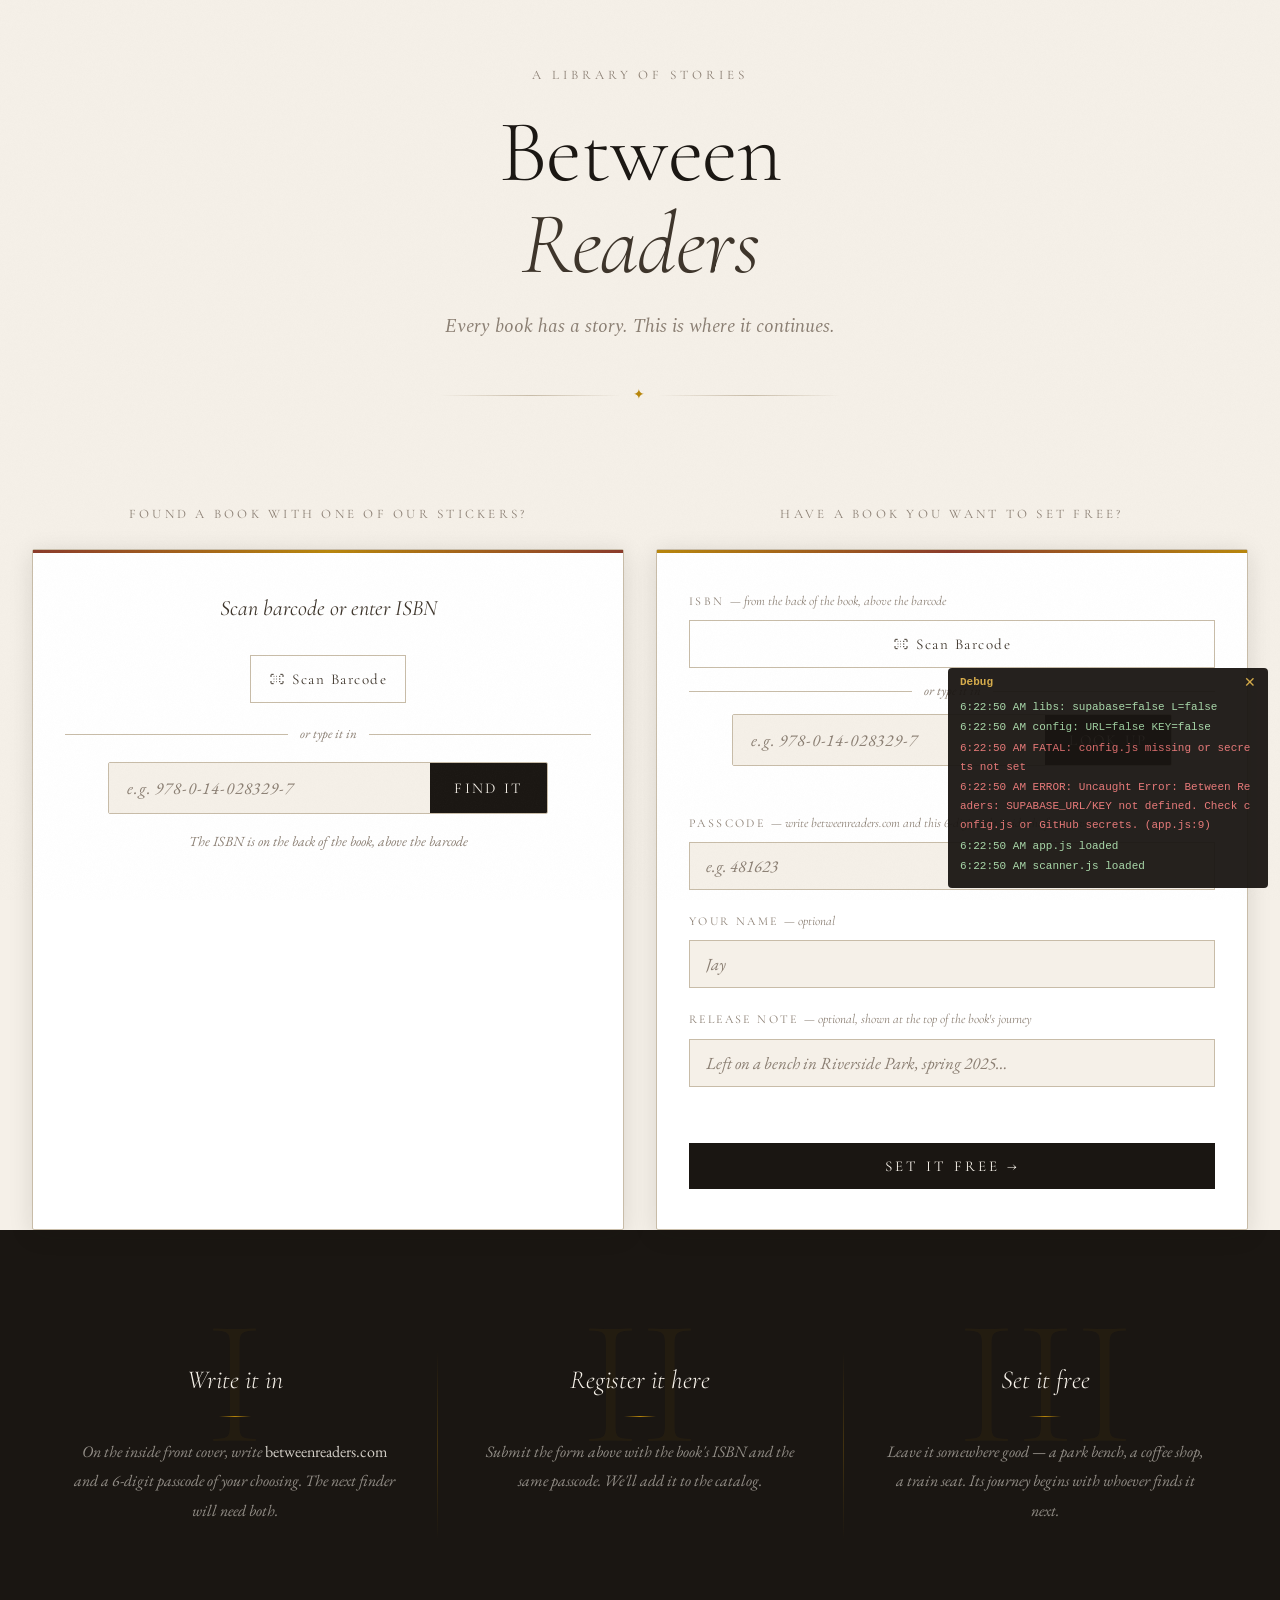
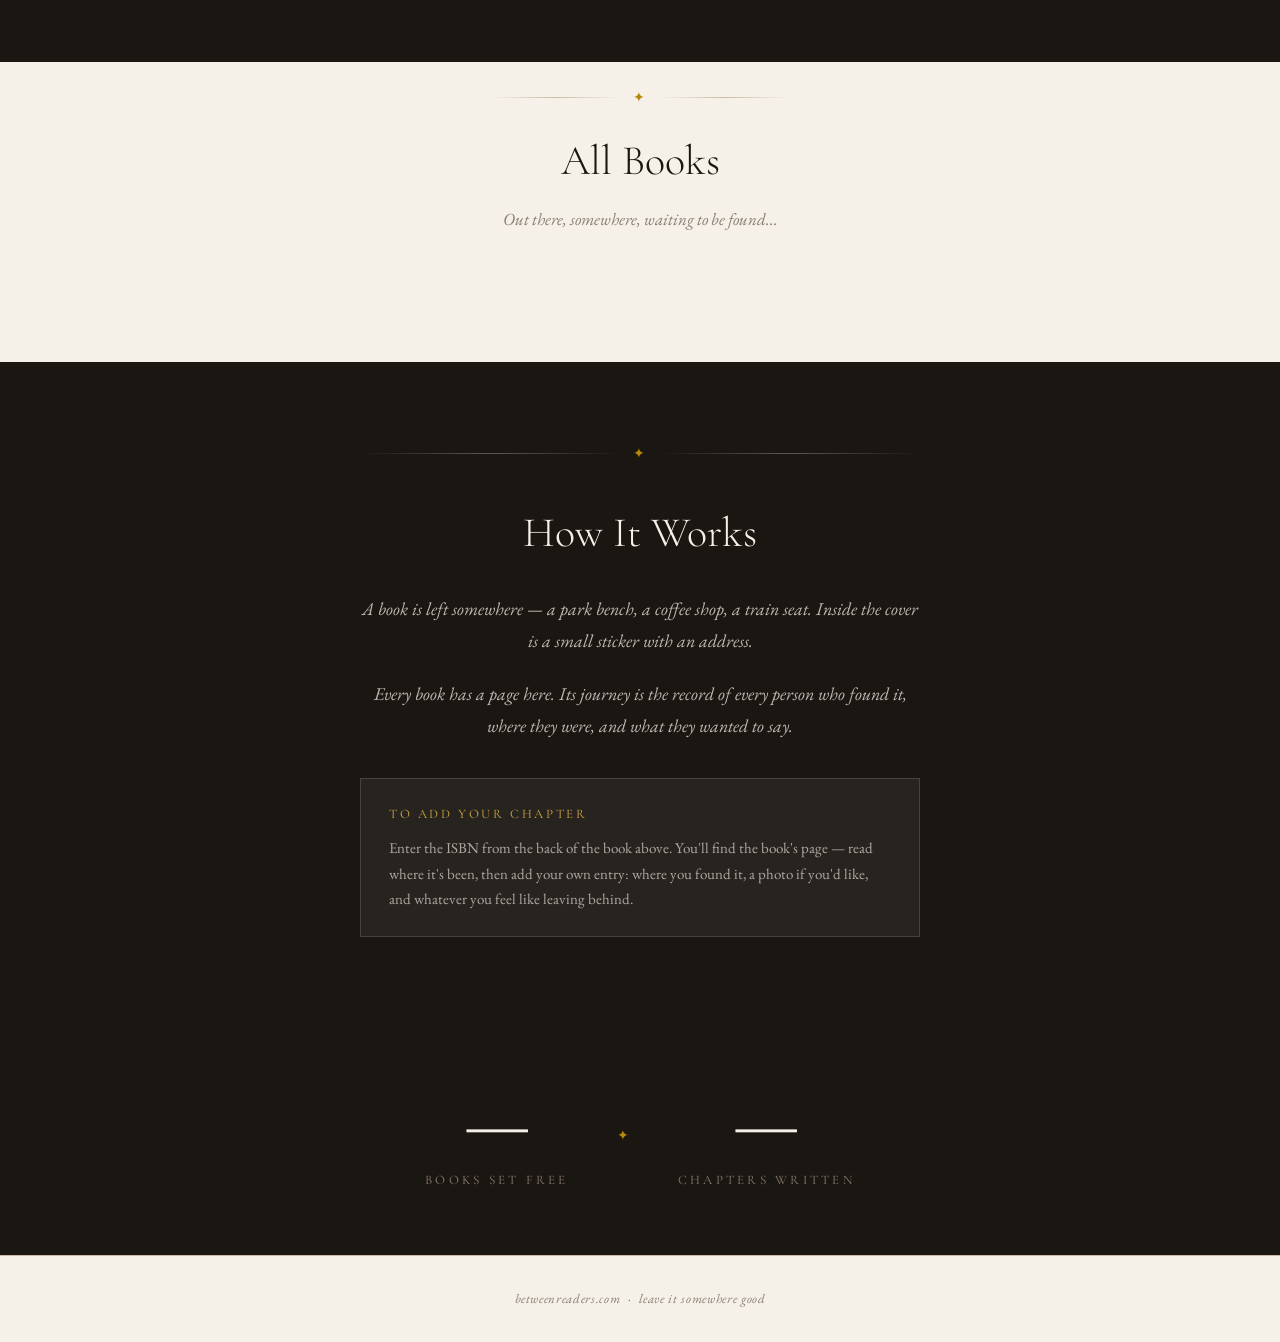
==== commit 80d6f41b: "add barcode scan to release form; more mobile step padding scanner.js gains a scannerMode variable (" ====
--- a/index.html
+++ b/index.html
@@ -76,6 +76,17 @@
 
         <!-- ISBN row -->
         <label class="release-label" for="releaseIsbn">ISBN <span class="release-label-note">— from the back of the book, above the barcode</span></label>
+        <button class="scan-btn" onclick="openCamera('release')" style="width:100%; justify-content:center; margin-bottom:12px;">
+          <svg viewBox="0 0 24 24" fill="none" stroke="currentColor" stroke-width="1.5">
+            <path d="M3 9V6a1 1 0 0 1 1-1h3M3 15v3a1 1 0 0 0 1 1h3M21 9V6a1 1 0 0 0-1-1h-3M21 15v3a1 1 0 0 1-1 1h-3M7 8h1M7 12h1M7 16h1M11 8h1M11 12h1M11 16h1M15 8h2M15 12h2M15 16h2"/>
+          </svg>
+          Scan Barcode
+        </button>
+        <div style="display:flex; align-items:center; gap:12px; margin-bottom:12px; color:var(--ink-faint); font-size:13px; font-style:italic;">
+          <div style="flex:1; height:1px; background:var(--border);"></div>
+          or type it in
+          <div style="flex:1; height:1px; background:var(--border);"></div>
+        </div>
         <div class="isbn-input-row" style="margin-bottom:8px;">
           <input class="isbn-input" id="releaseIsbn" type="text" placeholder="e.g. 978-0-14-028329-7" maxlength="17" oninput="previewSubmissionISBN()" />
           <button class="isbn-btn" onclick="previewSubmissionISBN()">Look Up</button>
--- a/style.css
+++ b/style.css
@@ -117,7 +117,7 @@
   max-width: 1280px;
   margin: 0 auto;
   padding: 48px 32px 0;
-  align-items: start;
+  align-items: stretch;
 }
 
 .two-up .scanner-section,
@@ -125,6 +125,13 @@
   max-width: none;
   margin: 0;
   padding: 0;
+  display: flex;
+  flex-direction: column;
+}
+
+.two-up .scanner-section .scanner-box,
+.two-up .release-section .release-box {
+  flex: 1;
 }
 
 @media (max-width: 860px) {
@@ -1208,73 +1215,103 @@
   line-height: 1.7;
 }
 
-/* ── HOW TO RELEASE — 3-step cards ── */
+/* ── HOW TO RELEASE — 3-step section ── */
 .release-steps-section {
-  max-width: 1280px;
-  margin: 0 auto;
-  padding: 48px 32px 64px;
+  background: var(--ink);
+  padding: 80px 0;
 }
 
 .release-steps {
   display: grid;
   grid-template-columns: repeat(3, 1fr);
-  gap: 2px;
+  max-width: 1280px;
+  margin: 0 auto;
+  padding: 0 32px;
 }
 
 .release-step {
-  background: white;
-  border: 1px solid var(--border);
-  padding: 36px 32px;
+  padding: 48px 40px 56px;
   position: relative;
-}
-
-.release-step::before {
+  overflow: hidden;
+  text-align: center;
+}
+
+/* Vertical divider between steps */
+.release-step + .release-step::before {
   content: '';
   position: absolute;
-  top: 0; left: 0; right: 0;
-  height: 2px;
-  background: linear-gradient(to right, var(--gold), var(--rust), var(--gold));
-}
-
+  left: 0; top: 15%; bottom: 15%;
+  width: 1px;
+  background: linear-gradient(to bottom, transparent, rgba(184,134,11,0.25), transparent);
+}
+
+/* Giant watermark numeral */
 .release-step-num {
   display: block;
   font-family: 'Cormorant Garamond', serif;
-  font-size: 52px;
+  font-size: 180px;
   font-weight: 300;
-  color: var(--gold-light);
   line-height: 1;
-  margin-bottom: 16px;
-  opacity: 0.5;
+  color: var(--gold);
+  opacity: 0.06;
+  position: absolute;
+  top: -16px;
+  left: 50%;
+  transform: translateX(-50%);
+  pointer-events: none;
+  user-select: none;
+  white-space: nowrap;
 }
 
 .release-step-title {
   font-family: 'Cormorant Garamond', serif;
-  font-size: 22px;
-  font-weight: 400;
-  margin-bottom: 10px;
-  color: var(--ink);
+  font-size: 26px;
+  font-weight: 300;
+  font-style: italic;
+  color: var(--cream);
+  margin-bottom: 20px;
+  position: relative;
+}
+
+/* Gold rule under each title */
+.release-step-title::after {
+  content: '';
+  display: block;
+  width: 32px;
+  height: 1px;
+  background: linear-gradient(to right, transparent, var(--gold), transparent);
+  margin: 14px auto 0;
 }
 
 .release-step-text {
   font-size: 16px;
-  color: var(--ink-light);
-  line-height: 1.75;
+  color: rgba(245, 240, 232, 0.55);
+  line-height: 1.85;
+  font-style: italic;
+  position: relative;
 }
 
 .release-step-text em {
-  font-style: italic;
-  color: var(--ink);
+  font-style: normal;
+  color: rgba(245, 240, 232, 0.85);
 }
 
 @media (max-width: 860px) {
   .release-steps {
     grid-template-columns: 1fr;
+    padding: 0 24px;
   }
   .release-steps-section {
-    padding: 32px 24px 48px;
+    padding: 56px 0;
   }
   .release-step {
-    padding: 28px 24px;
+    padding: 52px 16px;
+  }
+  /* Horizontal divider between stacked steps */
+  .release-step + .release-step::before {
+    left: 15%; right: 15%;
+    top: 0; bottom: auto;
+    width: auto; height: 1px;
   }
 }
 
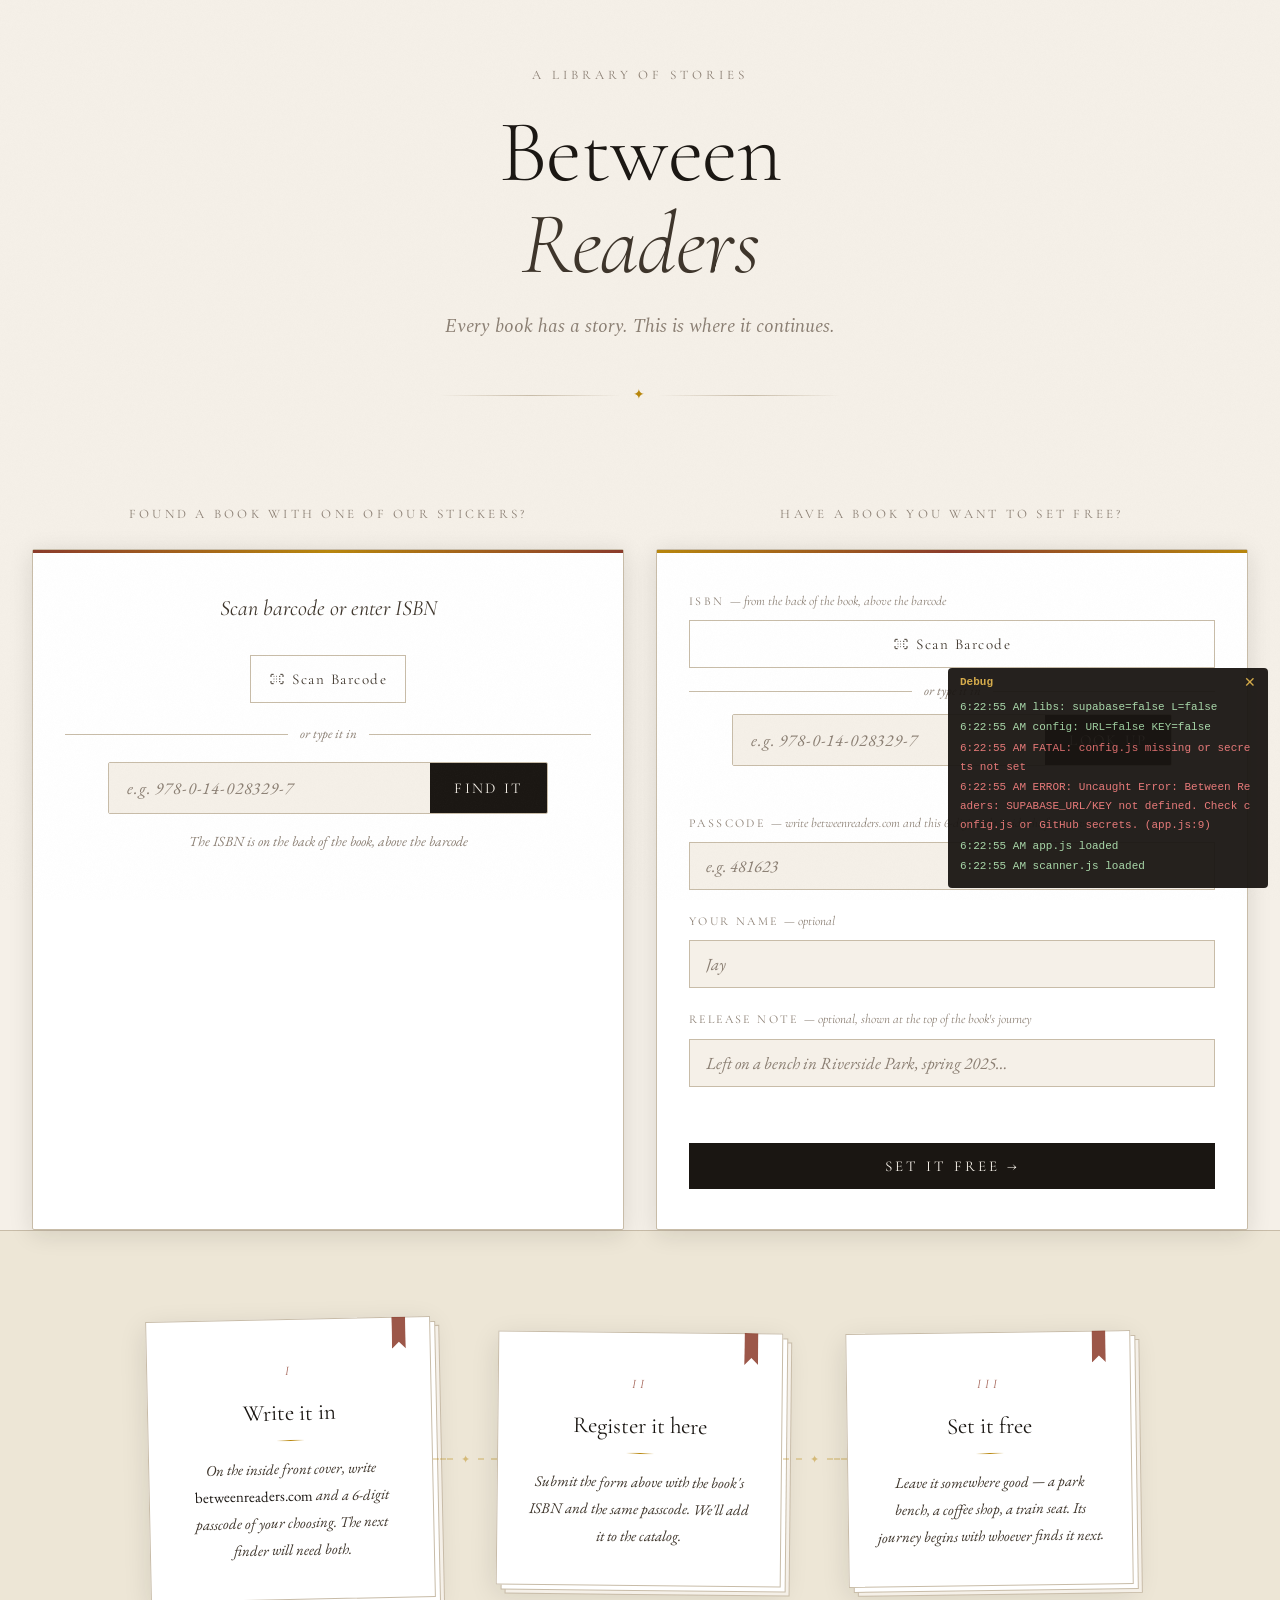
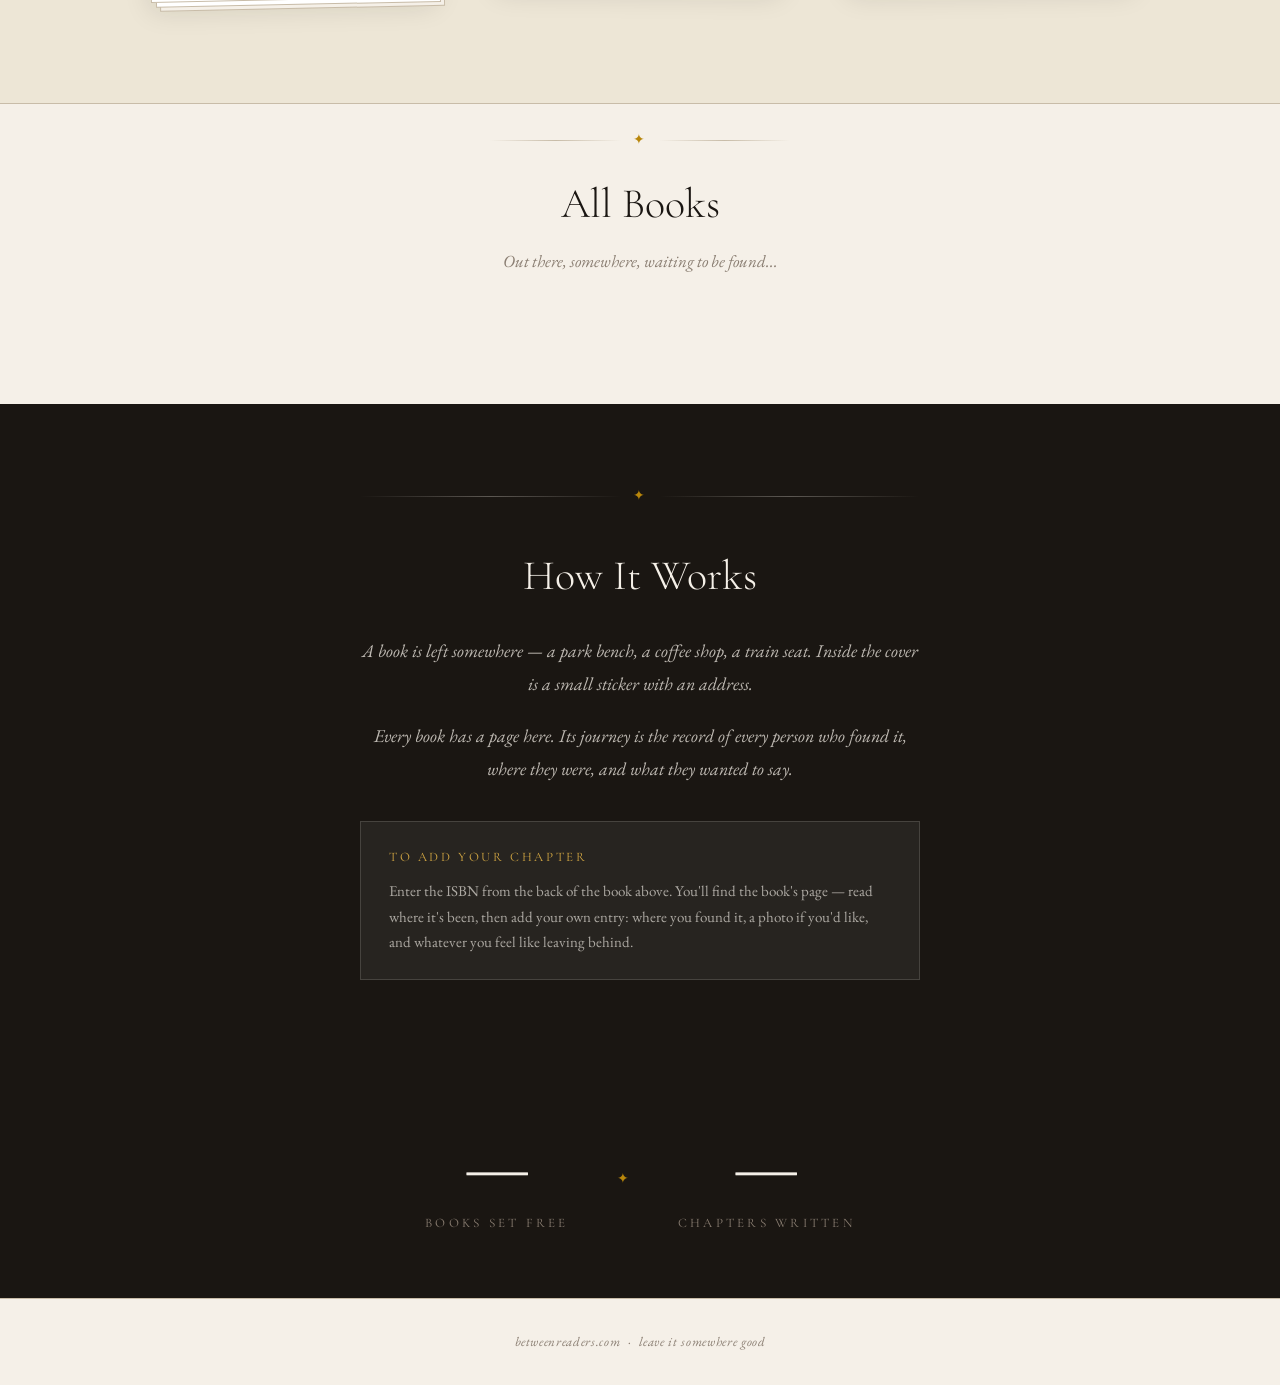
==== commit ce170336: "rework release steps: storybook cards with dotted path connectors replaces the dark editorial waterm" ====
--- a/index.html
+++ b/index.html
@@ -135,11 +135,13 @@
         <h3 class="release-step-title">Write it in</h3>
         <p class="release-step-text">On the inside front cover, write <em>betweenreaders.com</em> and a 6-digit passcode of your choosing. The next finder will need both.</p>
       </div>
+      <div class="release-step-connector" aria-hidden="true">✦</div>
       <div class="release-step">
         <span class="release-step-num">II</span>
         <h3 class="release-step-title">Register it here</h3>
         <p class="release-step-text">Submit the form above with the book's ISBN and the same passcode. We'll add it to the catalog.</p>
       </div>
+      <div class="release-step-connector" aria-hidden="true">✦</div>
       <div class="release-step">
         <span class="release-step-num">III</span>
         <h3 class="release-step-title">Set it free</h3>
--- a/style.css
+++ b/style.css
@@ -1215,104 +1215,165 @@
   line-height: 1.7;
 }
 
-/* ── HOW TO RELEASE — 3-step section ── */
+/* ── HOW TO RELEASE — storybook step cards ── */
 .release-steps-section {
-  background: var(--ink);
-  padding: 80px 0;
+  background: var(--cream-dark);
+  padding: 72px 0 80px;
+  border-top: 1px solid var(--border);
+  border-bottom: 1px solid var(--border);
 }
 
 .release-steps {
   display: grid;
-  grid-template-columns: repeat(3, 1fr);
-  max-width: 1280px;
+  grid-template-columns: 1fr 64px 1fr 64px 1fr;
+  max-width: 1080px;
   margin: 0 auto;
-  padding: 0 32px;
-}
-
+  padding: 16px 48px 24px;
+  align-items: center;
+}
+
+/* ── The cards ── */
 .release-step {
-  padding: 48px 40px 56px;
+  background: white;
+  border: 1px solid var(--border);
+  padding: 40px 28px 36px;
   position: relative;
-  overflow: hidden;
   text-align: center;
-}
-
-/* Vertical divider between steps */
-.release-step + .release-step::before {
+  /* Stacked pages effect */
+  box-shadow:
+    5px 5px 0 -1px white,
+    5px 5px 0 0 var(--border),
+    9px 9px 0 -1px var(--cream),
+    9px 9px 0 0 var(--border),
+    0 8px 28px var(--shadow);
+  transition: transform 0.25s ease, box-shadow 0.25s ease;
+}
+
+/* Bookmark ribbon at top-right of each card */
+.release-step::before {
   content: '';
   position: absolute;
-  left: 0; top: 15%; bottom: 15%;
-  width: 1px;
-  background: linear-gradient(to bottom, transparent, rgba(184,134,11,0.25), transparent);
-}
-
-/* Giant watermark numeral */
+  top: -1px;
+  right: 24px;
+  width: 14px;
+  height: 32px;
+  background: var(--rust);
+  clip-path: polygon(0 0, 100% 0, 100% 100%, 50% 78%, 0 100%);
+  opacity: 0.85;
+}
+
+/* Hand-placed tilts */
+.release-step:first-child  { transform: rotate(-1.2deg); }
+.release-step:nth-child(3) { transform: rotate(0.6deg);  }
+.release-step:last-child   { transform: rotate(-0.8deg); }
+
+.release-step:hover {
+  transform: rotate(0deg) translateY(-4px) !important;
+  box-shadow:
+    5px 9px 0 -1px white,
+    5px 9px 0 0 var(--border),
+    9px 13px 0 -1px var(--cream),
+    9px 13px 0 0 var(--border),
+    0 16px 32px var(--shadow);
+}
+
 .release-step-num {
   display: block;
   font-family: 'Cormorant Garamond', serif;
-  font-size: 180px;
-  font-weight: 300;
-  line-height: 1;
-  color: var(--gold);
-  opacity: 0.06;
-  position: absolute;
-  top: -16px;
-  left: 50%;
-  transform: translateX(-50%);
-  pointer-events: none;
-  user-select: none;
-  white-space: nowrap;
+  font-size: 13px;
+  font-style: italic;
+  letter-spacing: 0.3em;
+  text-transform: uppercase;
+  color: var(--rust);
+  margin-bottom: 18px;
+  opacity: 0.8;
 }
 
 .release-step-title {
   font-family: 'Cormorant Garamond', serif;
-  font-size: 26px;
-  font-weight: 300;
-  font-style: italic;
-  color: var(--cream);
-  margin-bottom: 20px;
-  position: relative;
-}
-
-/* Gold rule under each title */
+  font-size: 23px;
+  font-weight: 400;
+  color: var(--ink);
+  margin-bottom: 14px;
+  line-height: 1.2;
+}
+
 .release-step-title::after {
   content: '';
   display: block;
-  width: 32px;
+  width: 28px;
   height: 1px;
   background: linear-gradient(to right, transparent, var(--gold), transparent);
-  margin: 14px auto 0;
+  margin: 12px auto 0;
 }
 
 .release-step-text {
-  font-size: 16px;
-  color: rgba(245, 240, 232, 0.55);
-  line-height: 1.85;
-  font-style: italic;
-  position: relative;
+  font-size: 15px;
+  color: var(--ink-light);
+  line-height: 1.8;
+  font-style: italic;
 }
 
 .release-step-text em {
   font-style: normal;
-  color: rgba(245, 240, 232, 0.85);
-}
-
+  color: var(--ink);
+}
+
+/* ── Dotted path connectors ── */
+.release-step-connector {
+  display: flex;
+  align-items: center;
+  justify-content: center;
+  gap: 0;
+  font-size: 11px;
+  color: var(--gold);
+  opacity: 0.45;
+  position: relative;
+}
+
+.release-step-connector::before,
+.release-step-connector::after {
+  content: '';
+  flex: 1;
+  border-top: 2px dashed var(--gold);
+  opacity: 0.6;
+}
+
+.release-step-connector::before { margin-right: 8px; }
+.release-step-connector::after  { margin-left:  8px; }
+
+/* ── Mobile ── */
 @media (max-width: 860px) {
   .release-steps {
     grid-template-columns: 1fr;
-    padding: 0 24px;
+    padding: 16px 32px 24px;
   }
-  .release-steps-section {
-    padding: 56px 0;
+
+  .release-step:first-child,
+  .release-step:nth-child(3),
+  .release-step:last-child {
+    transform: none;
   }
-  .release-step {
-    padding: 52px 16px;
+
+  .release-step-connector {
+    flex-direction: column;
+    height: 44px;
+    width: 2px;
+    margin: 0 auto;
+    gap: 0;
   }
-  /* Horizontal divider between stacked steps */
-  .release-step + .release-step::before {
-    left: 15%; right: 15%;
-    top: 0; bottom: auto;
-    width: auto; height: 1px;
+
+  .release-step-connector::before,
+  .release-step-connector::after {
+    border-top: none;
+    border-left: 2px dashed var(--gold);
+    flex: 1;
+    width: 0;
+    margin: 0;
   }
+
+  .release-step-connector::before { margin-bottom: 6px; }
+  .release-step-connector::after  { margin-top:    6px; }
 }
 
 /* ── RELEASE SECTION ── */
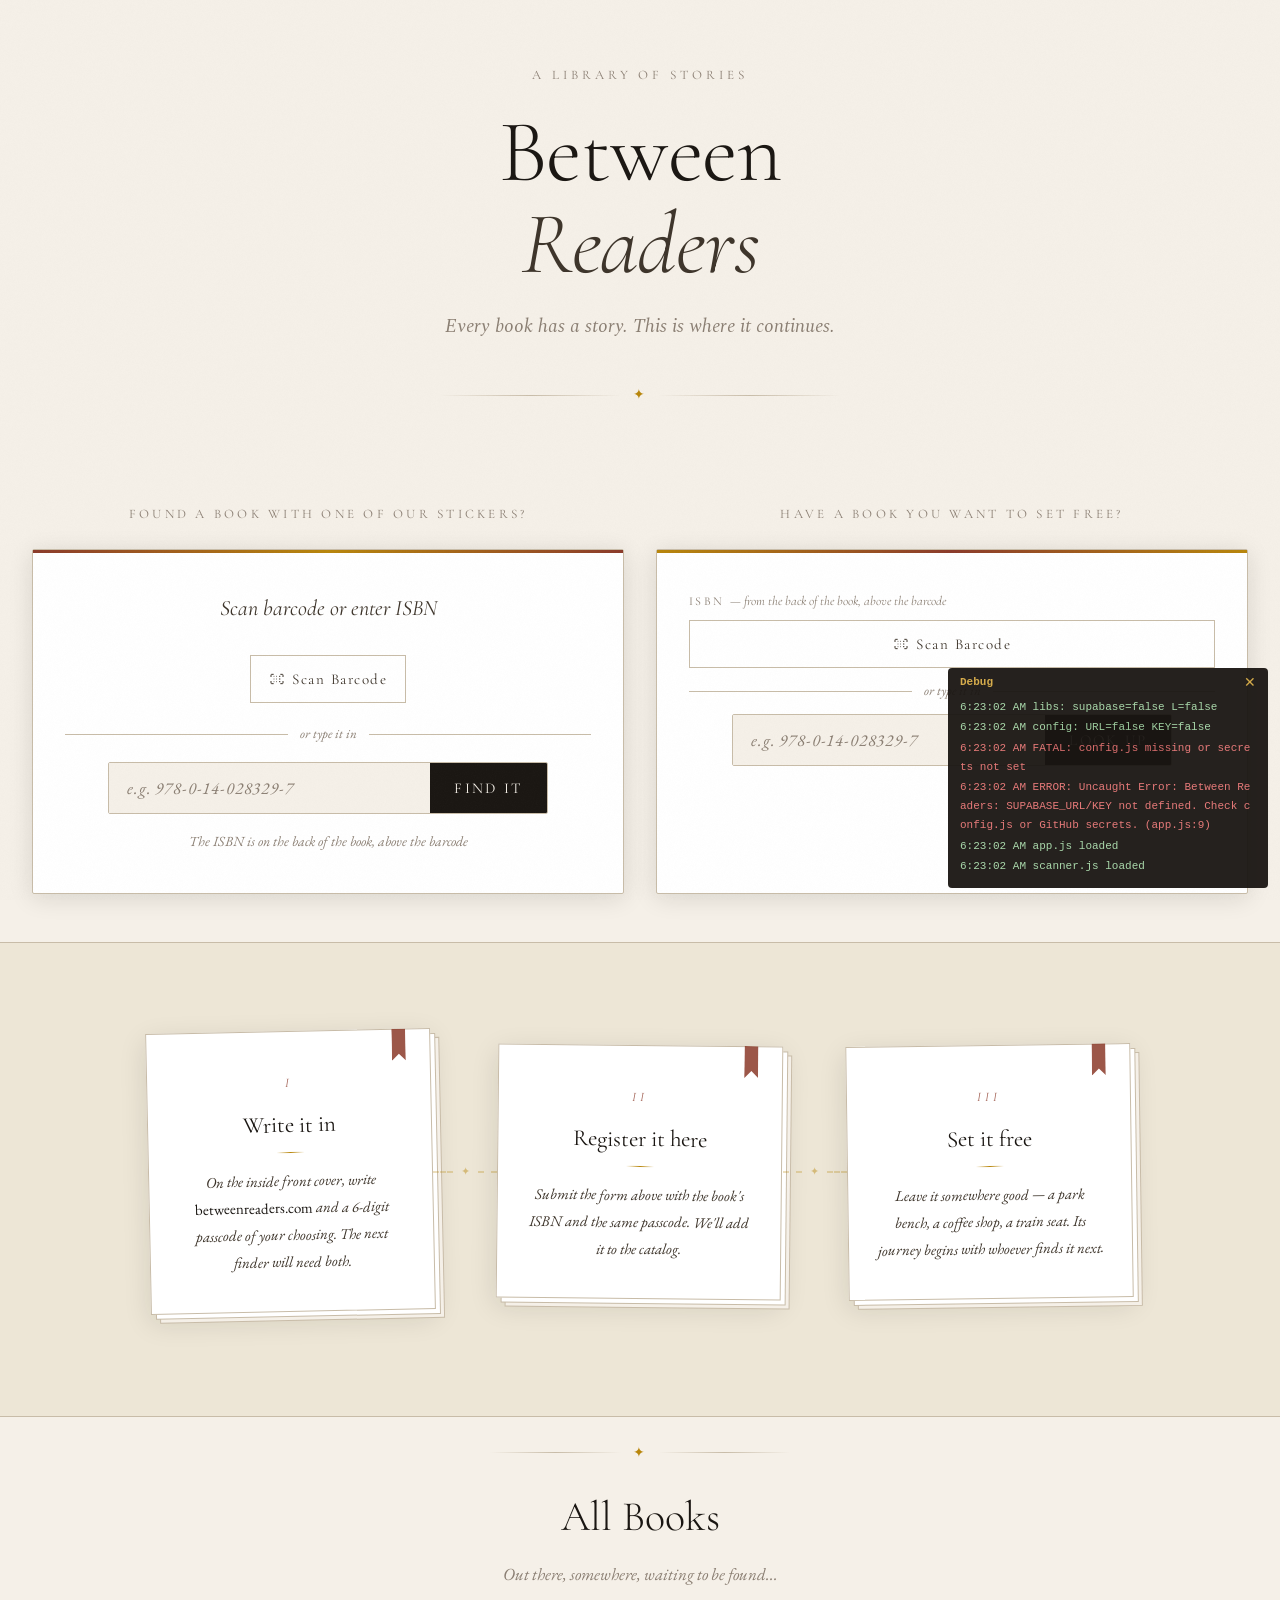
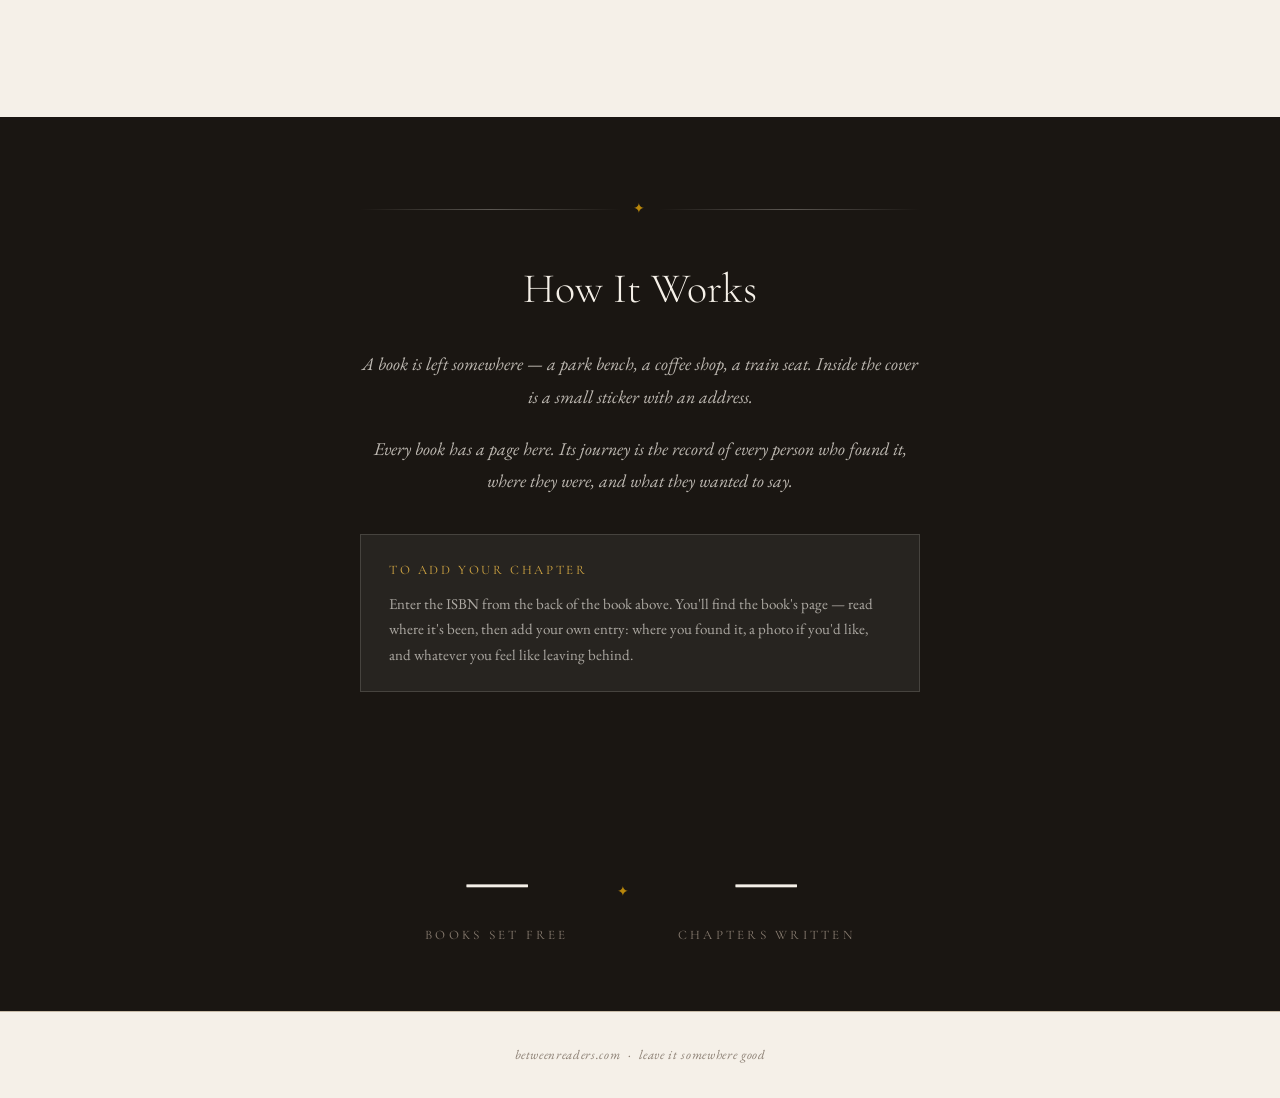
==== commit 46ee8ad4: "move release detail fields into a modal, shown after isbn lookup passcode, your name, and release no" ====
--- a/index.html
+++ b/index.html
@@ -105,23 +105,13 @@
               <p class="author" id="releaseBookAuthor">—</p>
             </div>
           </div>
-        </div>
-
-        <!-- Form fields -->
-        <div class="release-field">
-          <label class="release-label" for="releasePasscode">Passcode <span class="release-label-note">— write betweenreaders.com and this 6-digit code inside the front cover</span></label>
-          <input class="release-input" id="releasePasscode" type="text" inputmode="numeric" maxlength="6" placeholder="e.g. 481623" autocomplete="off" />
-        </div>
-        <div class="release-field">
-          <label class="release-label" for="releaseReleasedBy">Your name <span class="release-label-note">— optional</span></label>
-          <input class="release-input" id="releaseReleasedBy" type="text" placeholder="Jay" />
-        </div>
-        <div class="release-field">
-          <label class="release-label" for="releaseNote">Release note <span class="release-label-note">— optional, shown at the top of the book's journey</span></label>
-          <input class="release-input" id="releaseNote" type="text" placeholder="Left on a bench in Riverside Park, spring 2025…" />
-        </div>
-        <p class="release-error" id="releaseError"></p>
-        <button class="release-btn" onclick="submitBookRelease()">Set It Free →</button>
+          <button class="view-journey-btn" onclick="openReleaseDetailsModal()">
+            Set It Free →
+          </button>
+        </div>
+
+        <!-- Continue button shown when ISBN is valid but book not found in databases -->
+        <button class="release-btn" id="releaseContinueUnknown" onclick="openReleaseDetailsModal()" style="display:none; margin-top:12px;">Continue →</button>
       </div>
     </section>
 
@@ -232,6 +222,29 @@
       <input class="passcode-input" id="passcodeInput" type="text" inputmode="numeric" maxlength="6" placeholder="······" autocomplete="off" />
       <p class="passcode-error" id="passcodeError"></p>
       <button class="passcode-btn" onclick="verifyPasscode()">View Journey</button>
+    </div>
+  </div>
+
+  <!-- RELEASE DETAILS MODAL -->
+  <div class="release-details-overlay" id="releaseDetailsOverlay" onclick="handleReleaseDetailsOverlayClick(event)">
+    <div class="release-details-modal">
+      <button class="modal-close" onclick="closeReleaseDetailsModal()">✕</button>
+      <p class="passcode-eyebrow">Setting It Free</p>
+      <h3 class="passcode-book-title" id="releaseDetailsBookTitle">—</h3>
+      <div class="release-field" style="text-align:left;">
+        <label class="release-label" for="releasePasscode">Passcode <span class="release-label-note">— write betweenreaders.com and this 6-digit code inside the front cover</span></label>
+        <input class="release-input" id="releasePasscode" type="text" inputmode="numeric" maxlength="6" placeholder="e.g. 481623" autocomplete="off" />
+      </div>
+      <div class="release-field" style="text-align:left;">
+        <label class="release-label" for="releaseReleasedBy">Your name <span class="release-label-note">— optional</span></label>
+        <input class="release-input" id="releaseReleasedBy" type="text" placeholder="Jay" />
+      </div>
+      <div class="release-field" style="text-align:left;">
+        <label class="release-label" for="releaseNote">Release note <span class="release-label-note">— optional, shown at the top of the book's journey</span></label>
+        <input class="release-input" id="releaseNote" type="text" placeholder="Left on a bench in Riverside Park, spring 2025…" />
+      </div>
+      <p class="release-error" id="releaseError"></p>
+      <button class="release-btn" onclick="submitBookRelease()">Set It Free →</button>
     </div>
   </div>
 
--- a/style.css
+++ b/style.css
@@ -116,7 +116,7 @@
   gap: 32px;
   max-width: 1280px;
   margin: 0 auto;
-  padding: 48px 32px 0;
+  padding: 48px 32px;
   align-items: stretch;
 }
 
@@ -865,6 +865,53 @@
 
 .passcode-btn:hover { background: var(--ink); }
 
+/* ── RELEASE DETAILS MODAL ── */
+.release-details-overlay {
+  position: fixed;
+  inset: 0;
+  min-height: 100dvh;
+  z-index: 500;
+  display: none;
+  align-items: center;
+  justify-content: center;
+  padding: max(24px, env(safe-area-inset-top)) max(24px, env(safe-area-inset-right)) max(24px, env(safe-area-inset-bottom)) max(24px, env(safe-area-inset-left));
+}
+
+.release-details-overlay::before {
+  content: "";
+  position: absolute;
+  inset: 0;
+  background: rgba(26, 22, 18, 0.7);
+  backdrop-filter: blur(4px);
+  -webkit-backdrop-filter: blur(4px);
+  z-index: -1;
+}
+
+.release-details-overlay.open { display: flex; }
+
+.release-details-modal {
+  background: var(--cream);
+  max-width: 480px;
+  width: 100%;
+  padding: 48px 40px 40px;
+  position: relative;
+  z-index: 1;
+  border: 1px solid var(--border);
+  box-shadow: 0 24px 80px rgba(26,22,18,0.3);
+  animation: fadeUp 0.35s ease forwards;
+  text-align: center;
+  max-height: 90dvh;
+  overflow-y: auto;
+}
+
+.release-details-modal::before {
+  content: '';
+  position: absolute;
+  top: 0; left: 0; right: 0;
+  height: 3px;
+  background: linear-gradient(to right, var(--gold), var(--rust), var(--gold));
+}
+
 /* Journey entries */
 .modal-body { padding: 32px 40px; }
 
@@ -1406,10 +1453,9 @@
 
 .release-preview {
   display: none;
-  margin: 16px 0 28px;
-  padding: 20px 0 28px;
+  margin: 16px 0 0;
+  padding: 20px 0 0;
   border-top: 1px solid var(--border);
-  border-bottom: 1px solid var(--border);
 }
 
 .release-preview.visible { display: block; animation: fadeUp 0.4s ease forwards; }
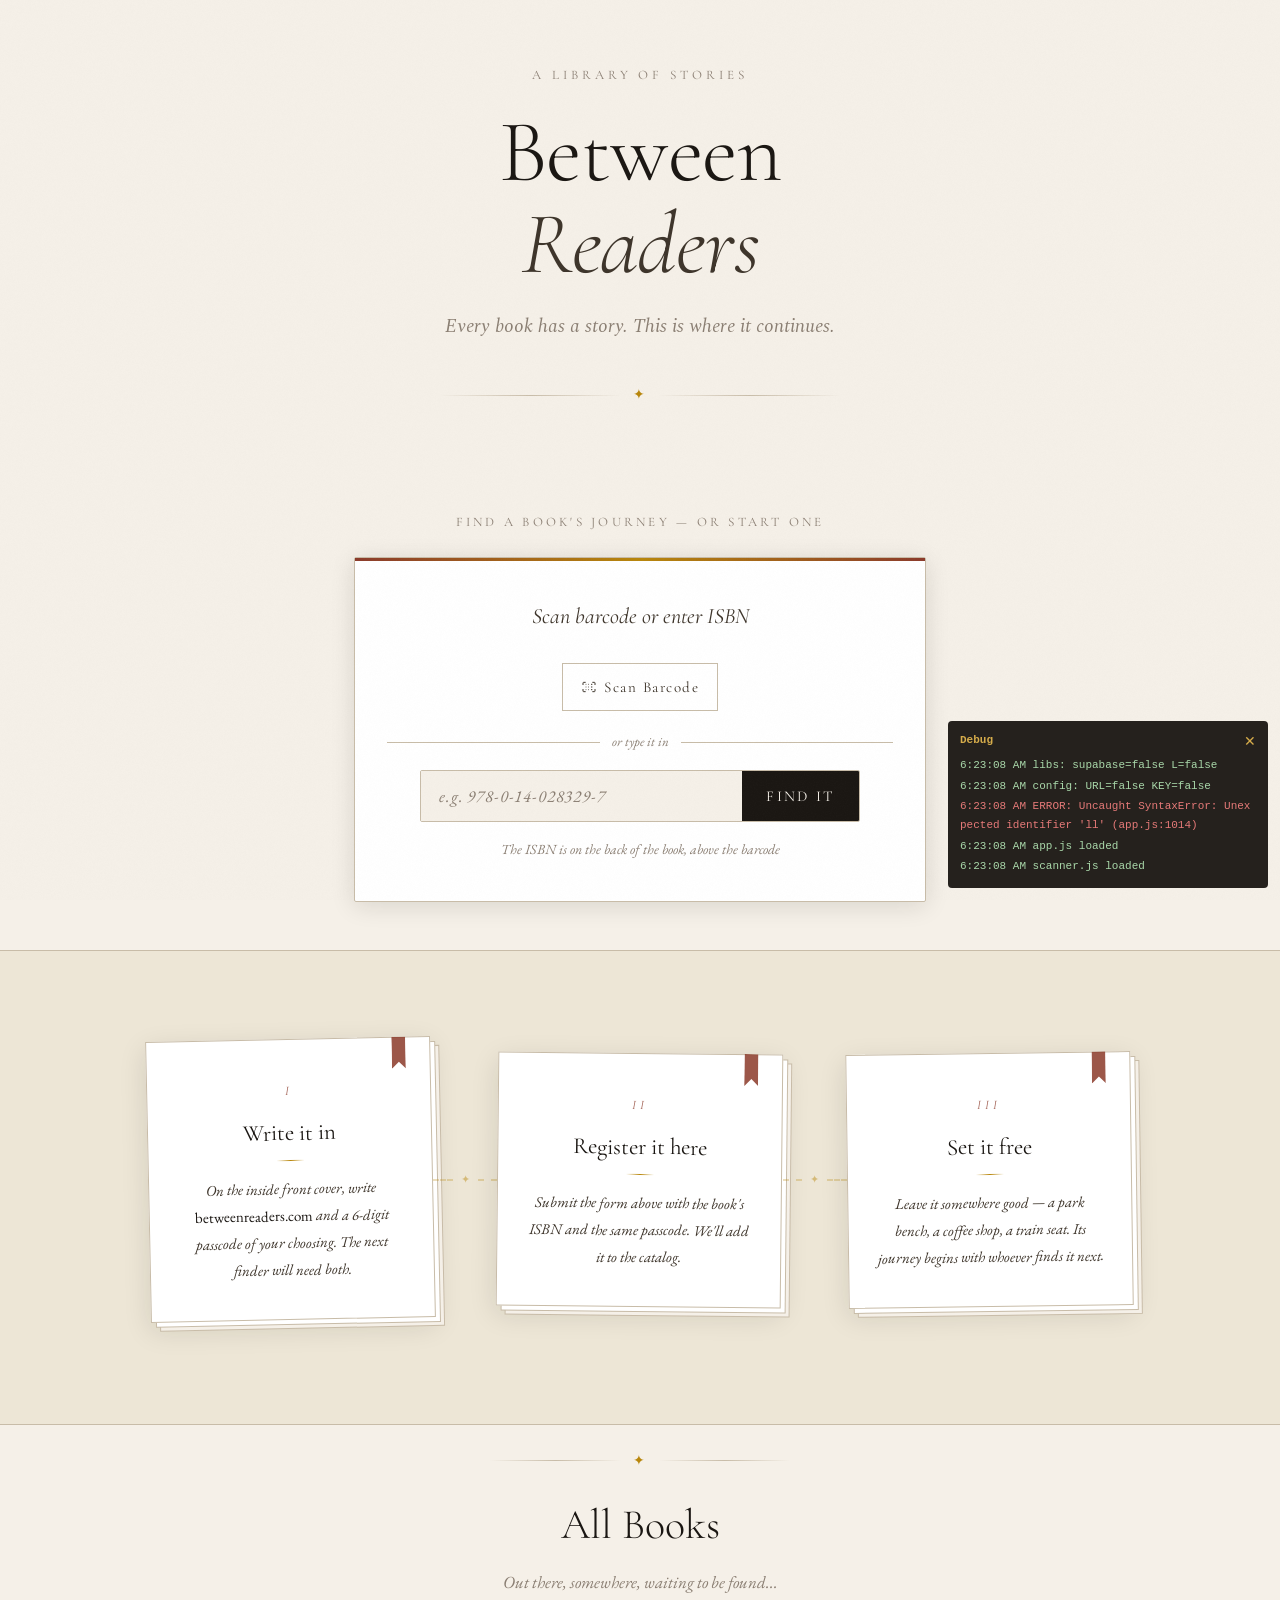
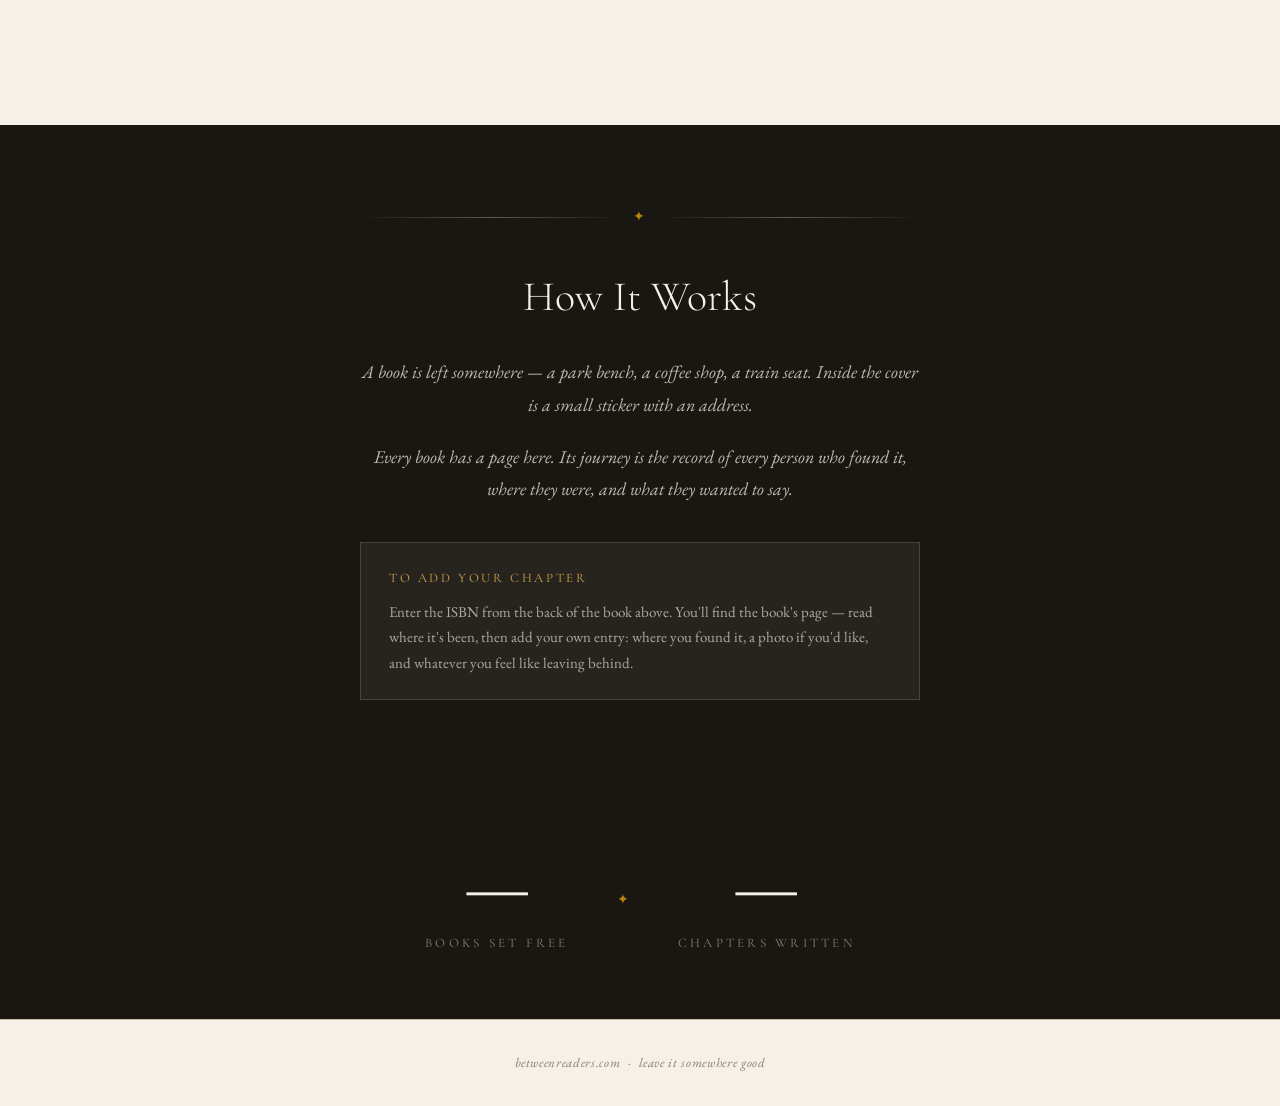
==== commit b8c07968: "merge finder and release into a single isbn lookup box one box, one flow: scan or type an isbn, and " ====
--- a/index.html
+++ b/index.html
@@ -21,101 +21,53 @@
     <div class="rule header-rule">✦</div>
   </header>
 
-  <!-- TWO-UP: FIND A BOOK + SET A BOOK FREE -->
-  <div class="two-up">
-
-    <!-- ISBN SCANNER -->
-    <section class="scanner-section">
-      <p class="scanner-label">Found a book with one of our stickers?</p>
-      <div class="scanner-box">
-        <p class="scanner-prompt">Scan barcode or enter ISBN</p>
-
-        <button class="scan-btn" onclick="openCamera()" style="margin: 0 auto 20px; display:flex;">
-          <svg viewBox="0 0 24 24" fill="none" stroke="currentColor" stroke-width="1.5">
-            <path d="M3 9V6a1 1 0 0 1 1-1h3M3 15v3a1 1 0 0 0 1 1h3M21 9V6a1 1 0 0 0-1-1h-3M21 15v3a1 1 0 0 1-1 1h-3M7 8h1M7 12h1M7 16h1M11 8h1M11 12h1M11 16h1M15 8h2M15 12h2M15 16h2"/>
-          </svg>
-          Scan Barcode
+  <!-- ISBN LOOKUP -->
+  <section class="scanner-section">
+    <p class="scanner-label">Find a book's journey — or start one</p>
+    <div class="scanner-box">
+      <p class="scanner-prompt">Scan barcode or enter ISBN</p>
+
+      <button class="scan-btn" onclick="openCamera()" style="margin: 0 auto 20px; display:flex;">
+        <svg viewBox="0 0 24 24" fill="none" stroke="currentColor" stroke-width="1.5">
+          <path d="M3 9V6a1 1 0 0 1 1-1h3M3 15v3a1 1 0 0 0 1 1h3M21 9V6a1 1 0 0 0-1-1h-3M21 15v3a1 1 0 0 1-1 1h-3M7 8h1M7 12h1M7 16h1M11 8h1M11 12h1M11 16h1M15 8h2M15 12h2M15 16h2"/>
+        </svg>
+        Scan Barcode
+      </button>
+
+      <div style="display:flex; align-items:center; gap:12px; margin-bottom:16px; color:var(--ink-faint); font-size:13px; font-style:italic;">
+        <div style="flex:1; height:1px; background:var(--border);"></div>
+        or type it in
+        <div style="flex:1; height:1px; background:var(--border);"></div>
+      </div>
+
+      <div class="isbn-input-row">
+        <input class="isbn-input" id="isbnInput" type="text" placeholder="e.g. 978-0-14-028329-7" maxlength="17" />
+        <button class="isbn-btn" onclick="lookupISBN()">Find It</button>
+      </div>
+      <p class="scanner-note">The ISBN is on the back of the book, above the barcode</p>
+
+      <!-- Result panel -->
+      <div class="book-result" id="bookResult">
+        <div class="book-result-inner">
+          <div class="book-cover-wrap">
+            <img class="book-cover-img" id="resultCover" src="" alt="" onerror="this.style.display='none';this.nextElementSibling.style.display='flex';" style="display:none">
+            <div class="book-cover-placeholder" id="resultCoverPlaceholder">📖</div>
+          </div>
+          <div class="book-meta">
+            <h3 id="resultTitle">—</h3>
+            <p class="author" id="resultAuthor">—</p>
+            <span class="journey-count" id="resultStops">— stops along the way</span>
+          </div>
+        </div>
+        <button class="view-journey-btn" id="viewJourneyBtn" onclick="openPasscodeModal()">
+          Read Its Journey →
         </button>
-
-        <div style="display:flex; align-items:center; gap:12px; margin-bottom:16px; color:var(--ink-faint); font-size:13px; font-style:italic;">
-          <div style="flex:1; height:1px; background:var(--border);"></div>
-          or type it in
-          <div style="flex:1; height:1px; background:var(--border);"></div>
-        </div>
-
-        <div class="isbn-input-row">
-          <input class="isbn-input" id="isbnInput" type="text" placeholder="e.g. 978-0-14-028329-7" maxlength="17" />
-          <button class="isbn-btn" onclick="lookupISBN()">Find It</button>
-        </div>
-        <p class="scanner-note">The ISBN is on the back of the book, above the barcode</p>
-
-        <!-- Result panel -->
-        <div class="book-result" id="bookResult">
-          <div class="book-result-inner">
-            <div class="book-cover-wrap">
-              <img class="book-cover-img" id="resultCover" src="" alt="" onerror="this.style.display='none';this.nextElementSibling.style.display='flex';" style="display:none">
-              <div class="book-cover-placeholder" id="resultCoverPlaceholder">📖</div>
-            </div>
-            <div class="book-meta">
-              <h3 id="resultTitle">—</h3>
-              <p class="author" id="resultAuthor">—</p>
-              <span class="journey-count" id="resultStops">— stops along the way</span>
-            </div>
-          </div>
-          <button class="view-journey-btn" id="viewJourneyBtn" onclick="openPasscodeModal()">
-            Read Its Journey →
-          </button>
-        </div>
-      </div>
-    </section>
-
-    <!-- RELEASE A BOOK -->
-    <section class="release-section">
-      <p class="scanner-label">Have a book you want to set free?</p>
-      <div class="release-box" id="releaseFormBox">
-
-        <!-- ISBN row -->
-        <label class="release-label" for="releaseIsbn">ISBN <span class="release-label-note">— from the back of the book, above the barcode</span></label>
-        <button class="scan-btn" onclick="openCamera('release')" style="width:100%; justify-content:center; margin-bottom:12px;">
-          <svg viewBox="0 0 24 24" fill="none" stroke="currentColor" stroke-width="1.5">
-            <path d="M3 9V6a1 1 0 0 1 1-1h3M3 15v3a1 1 0 0 0 1 1h3M21 9V6a1 1 0 0 0-1-1h-3M21 15v3a1 1 0 0 1-1 1h-3M7 8h1M7 12h1M7 16h1M11 8h1M11 12h1M11 16h1M15 8h2M15 12h2M15 16h2"/>
-          </svg>
-          Scan Barcode
+        <button class="view-journey-btn" id="setItFreeBtn" onclick="openReleaseDetailsModal()" style="display:none;">
+          Set It Free →
         </button>
-        <div style="display:flex; align-items:center; gap:12px; margin-bottom:12px; color:var(--ink-faint); font-size:13px; font-style:italic;">
-          <div style="flex:1; height:1px; background:var(--border);"></div>
-          or type it in
-          <div style="flex:1; height:1px; background:var(--border);"></div>
-        </div>
-        <div class="isbn-input-row" style="margin-bottom:8px;">
-          <input class="isbn-input" id="releaseIsbn" type="text" placeholder="e.g. 978-0-14-028329-7" maxlength="17" oninput="previewSubmissionISBN()" />
-          <button class="isbn-btn" onclick="previewSubmissionISBN()">Look Up</button>
-        </div>
-        <p class="release-lookup-status" id="releaseLookupStatus"></p>
-
-        <!-- Book preview (hidden until ISBN found) -->
-        <div class="release-preview" id="releasePreview">
-          <div class="book-result-inner">
-            <div class="book-cover-wrap">
-              <img class="book-cover-img" id="releaseCover" src="" alt="" onerror="this.style.display='none';this.nextElementSibling.style.display='flex';" style="display:none">
-              <div class="book-cover-placeholder" id="releaseCoverPlaceholder">📖</div>
-            </div>
-            <div class="book-meta">
-              <h3 id="releaseBookTitle">—</h3>
-              <p class="author" id="releaseBookAuthor">—</p>
-            </div>
-          </div>
-          <button class="view-journey-btn" onclick="openReleaseDetailsModal()">
-            Set It Free →
-          </button>
-        </div>
-
-        <!-- Continue button shown when ISBN is valid but book not found in databases -->
-        <button class="release-btn" id="releaseContinueUnknown" onclick="openReleaseDetailsModal()" style="display:none; margin-top:12px;">Continue →</button>
-      </div>
-    </section>
-
-  </div>
+      </div>
+    </div>
+  </section>
 
   <!-- HOW TO RELEASE -->
   <section class="release-steps-section">
--- a/style.css
+++ b/style.css
@@ -110,42 +110,11 @@
 }
 
 /* ── TWO-UP LAYOUT (scanner + release, side by side on desktop) ── */
-.two-up {
-  display: grid;
-  grid-template-columns: 1fr 1fr;
-  gap: 32px;
-  max-width: 1280px;
+/* ── ISBN LOOKUP ── */
+.scanner-section {
+  max-width: 620px;
   margin: 0 auto;
-  padding: 48px 32px;
-  align-items: stretch;
-}
-
-.two-up .scanner-section,
-.two-up .release-section {
-  max-width: none;
-  margin: 0;
-  padding: 0;
-  display: flex;
-  flex-direction: column;
-}
-
-.two-up .scanner-section .scanner-box,
-.two-up .release-section .release-box {
-  flex: 1;
-}
-
-@media (max-width: 860px) {
-  .two-up {
-    grid-template-columns: 1fr;
-    padding: 32px 24px 0;
-  }
-}
-
-/* ── ISBN SCANNER ── */
-.scanner-section {
-  max-width: 680px;
-  margin: 0 auto;
-  padding: 48px 24px;
+  padding: 56px 24px 48px;
   text-align: center;
   opacity: 0;
   animation: fadeUp 1s ease forwards 1s;
@@ -1423,51 +1392,7 @@
   .release-step-connector::after  { margin-top:    6px; }
 }
 
-/* ── RELEASE SECTION ── */
-.release-section {
-  max-width: 680px;
-  margin: 0 auto;
-  padding: 0 24px 72px;
-  text-align: center;
-  opacity: 0;
-  animation: fadeUp 1s ease forwards 1.2s;
-}
-
-.release-box {
-  background: white;
-  border: 1px solid var(--border);
-  border-radius: 2px;
-  padding: 40px 32px;
-  box-shadow: 0 4px 24px var(--shadow), inset 0 1px 0 rgba(255,255,255,0.8);
-  position: relative;
-  text-align: left;
-}
-
-.release-box::before {
-  content: '';
-  position: absolute;
-  top: 0; left: 0; right: 0;
-  height: 3px;
-  background: linear-gradient(to right, var(--gold), var(--rust), var(--gold));
-}
-
-.release-preview {
-  display: none;
-  margin: 16px 0 0;
-  padding: 20px 0 0;
-  border-top: 1px solid var(--border);
-}
-
-.release-preview.visible { display: block; animation: fadeUp 0.4s ease forwards; }
-
-.release-lookup-status {
-  font-size: 13px;
-  font-style: italic;
-  color: var(--ink-faint);
-  min-height: 18px;
-  margin-bottom: 4px;
-}
-
+/* ── RELEASE DETAILS MODAL FIELDS ── */
 .release-field {
   margin-top: 20px;
 }
@@ -1534,11 +1459,6 @@
 
 .release-btn:hover { background: var(--rust); }
 .release-btn:disabled { opacity: 0.6; cursor: not-allowed; }
-
-@media (max-width: 600px) {
-  .release-box { padding: 28px 20px; }
-  .release-section { padding-bottom: 48px; }
-}
 
 /* ── STATS ── */
 .stats-section {
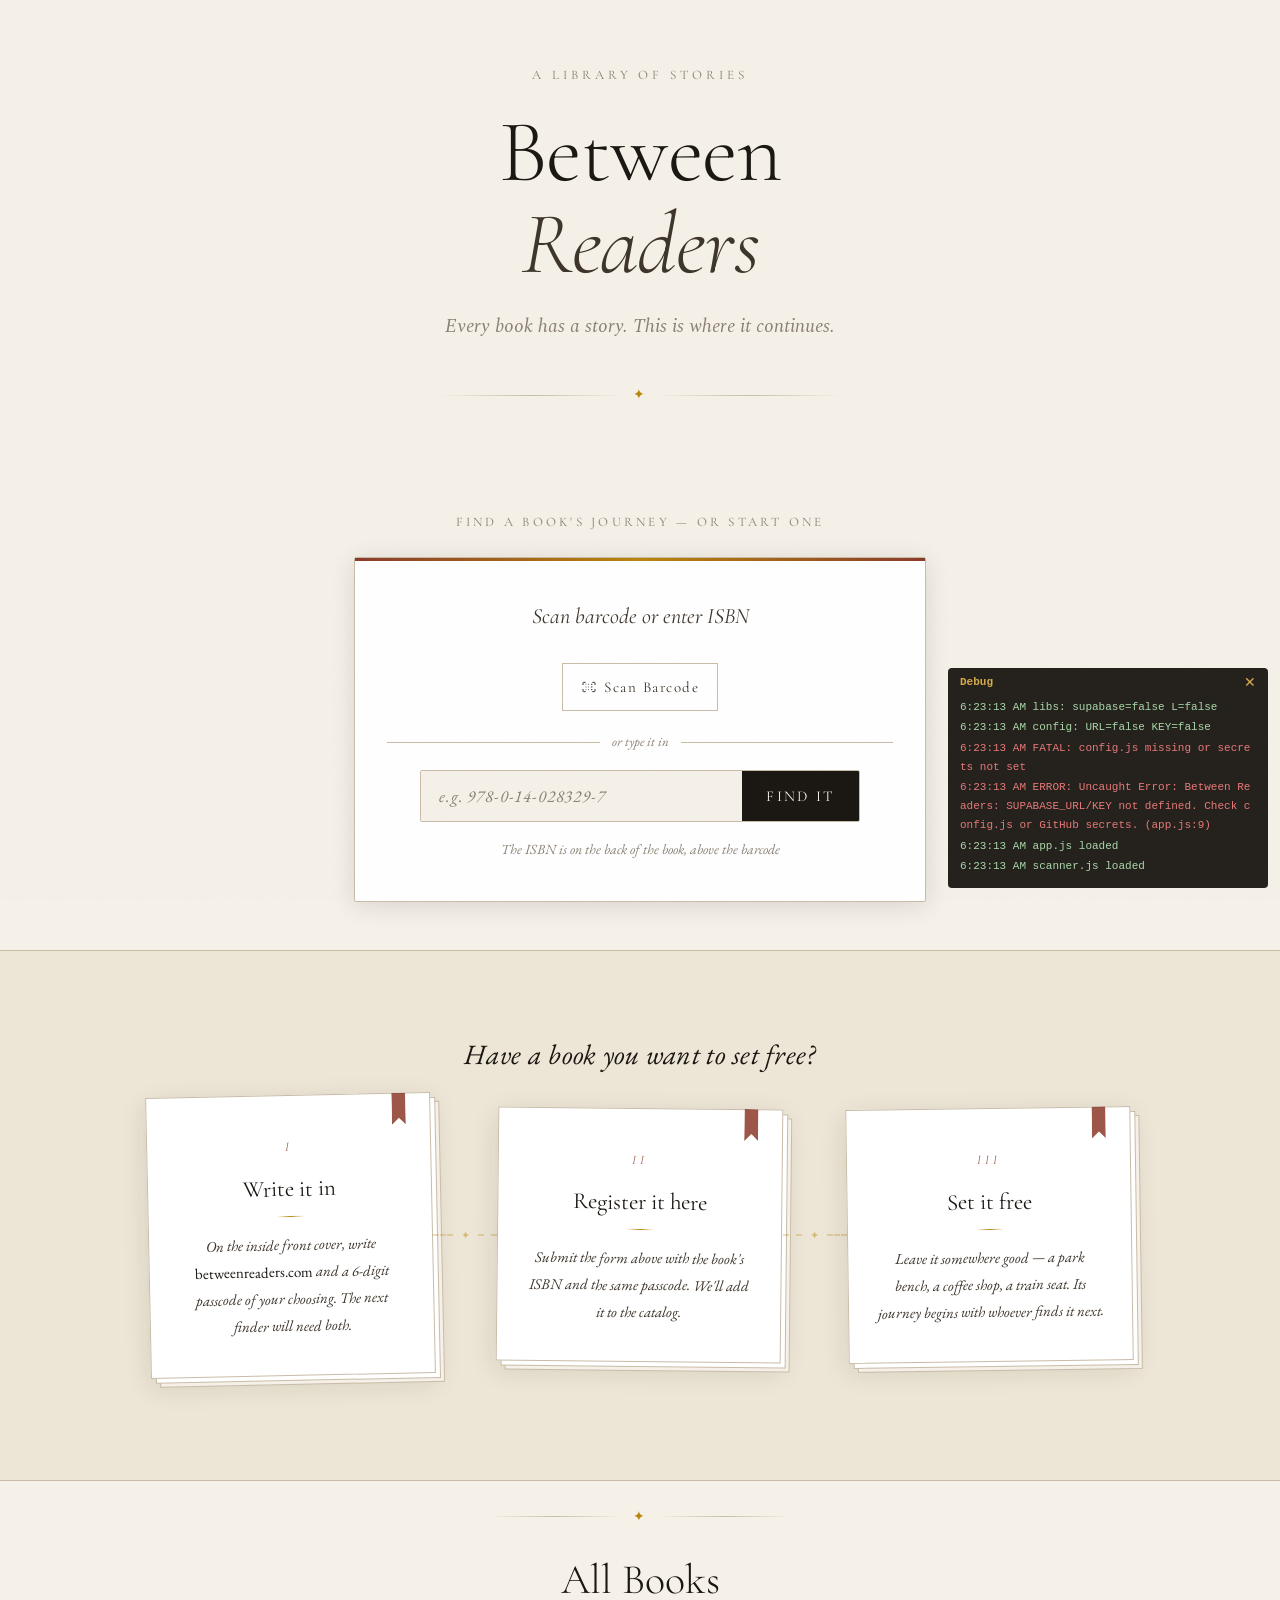
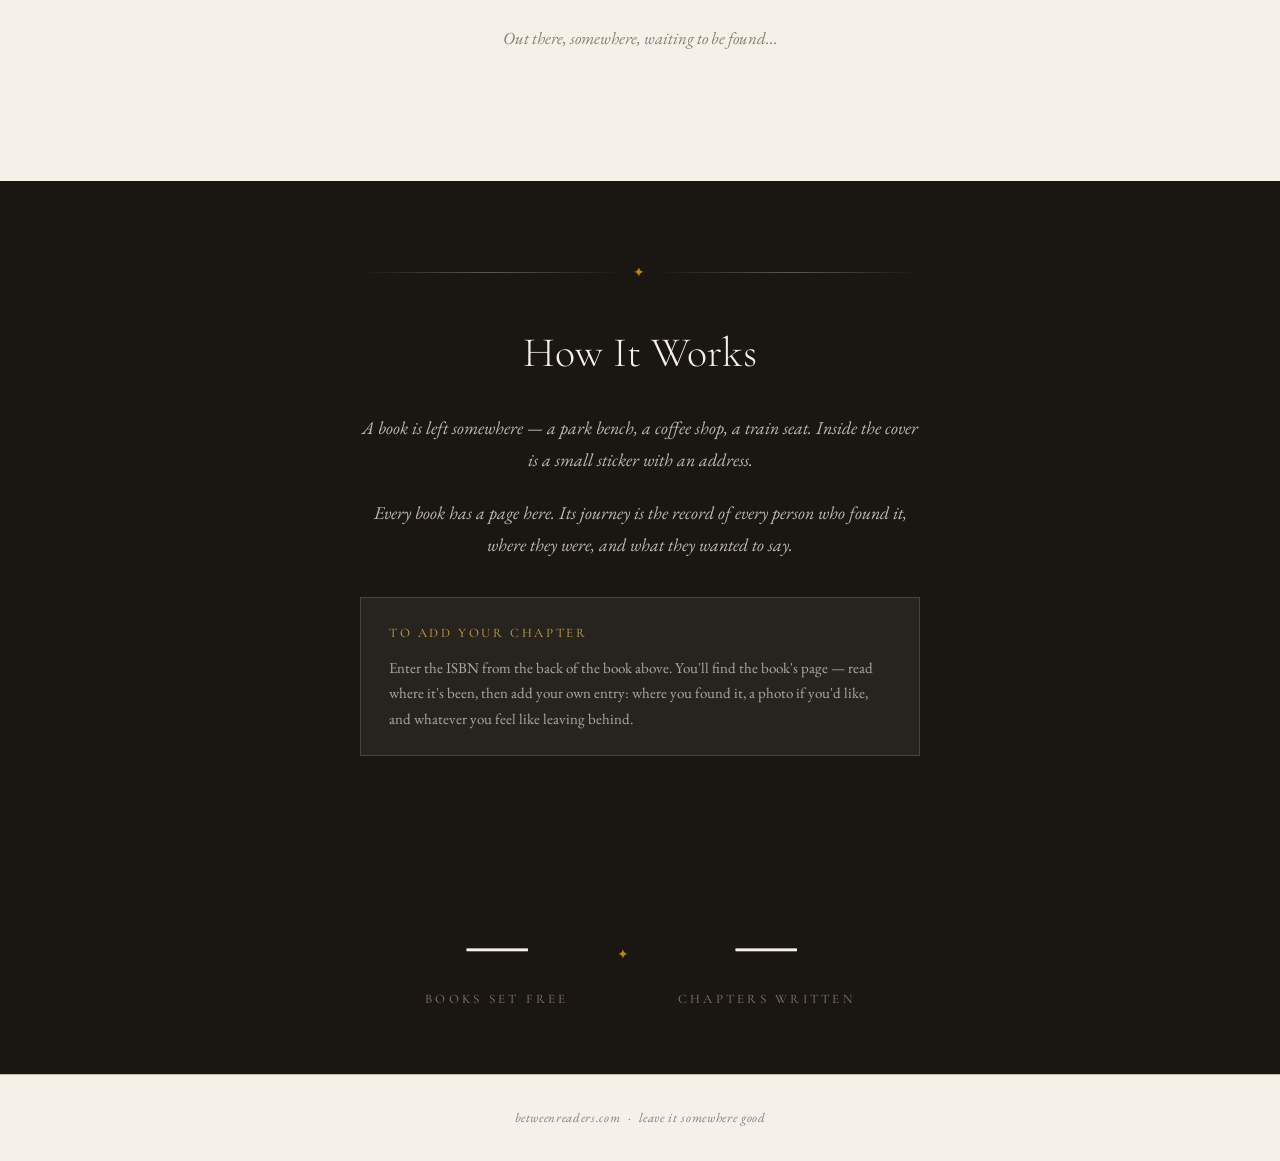
==== commit b587e61b: "add heading to release steps section https://claude.ai/code/session_01WeSV1sp3Pj9Kd7nUTyLA8h" ====
--- a/index.html
+++ b/index.html
@@ -71,6 +71,7 @@
 
   <!-- HOW TO RELEASE -->
   <section class="release-steps-section">
+    <h2 class="release-steps-heading">Have a book you want to set free?</h2>
     <div class="release-steps">
       <div class="release-step">
         <span class="release-step-num">I</span>
--- a/style.css
+++ b/style.css
@@ -1239,6 +1239,17 @@
   border-bottom: 1px solid var(--border);
 }
 
+.release-steps-heading {
+  font-family: var(--font-primary);
+  font-size: 28px;
+  font-weight: 300;
+  font-style: italic;
+  text-align: center;
+  color: var(--color-ink);
+  padding-top: 8px;
+  letter-spacing: 0.01em;
+}
+
 .release-steps {
   display: grid;
   grid-template-columns: 1fr 64px 1fr 64px 1fr;
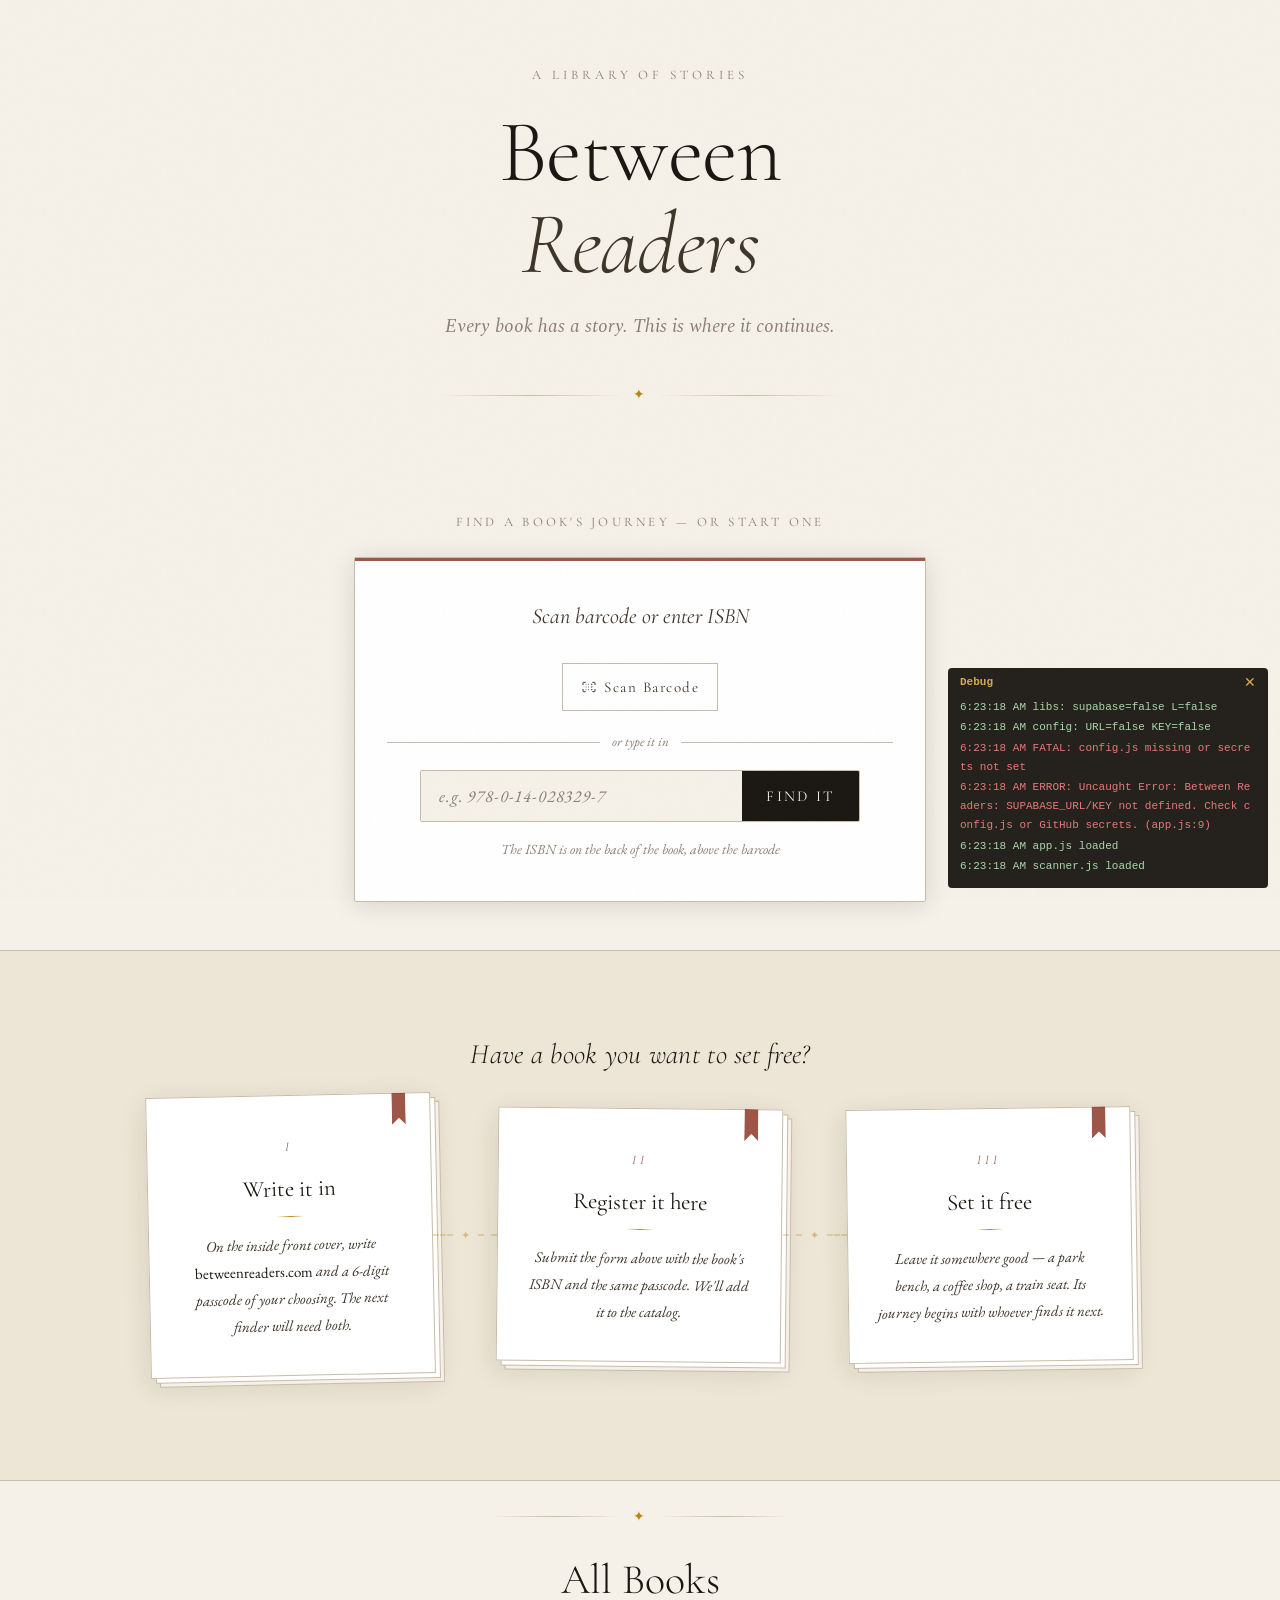
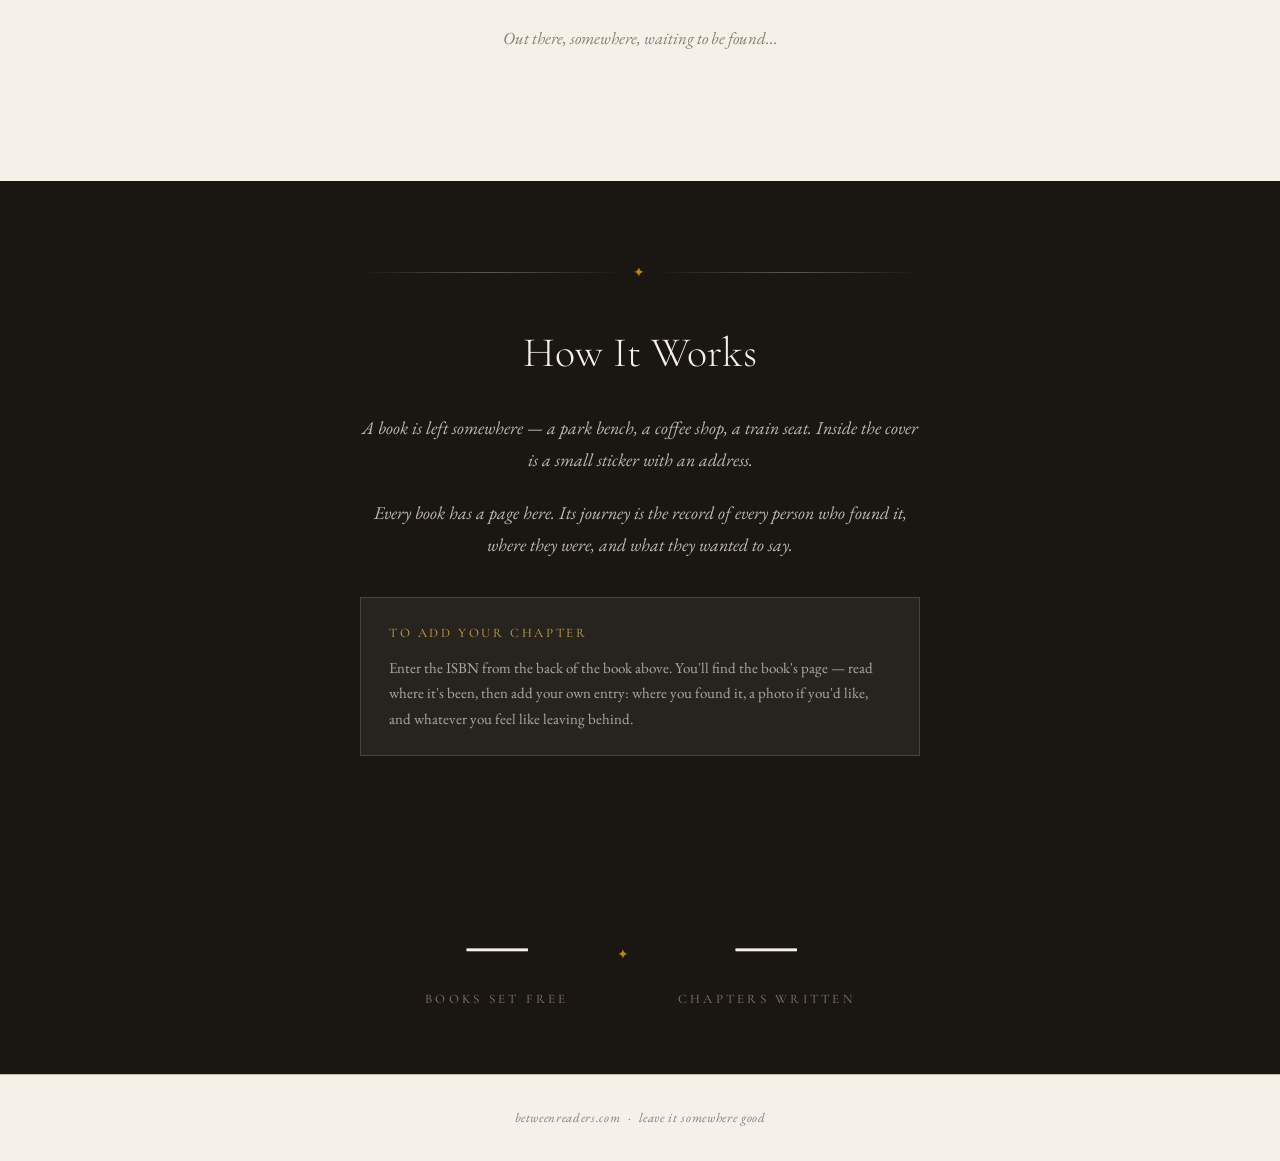
==== commit ea71de1e: "Edited colors on homepage" ====
--- a/index.html
+++ b/index.html
@@ -60,7 +60,7 @@
           </div>
         </div>
         <button class="view-journey-btn" id="viewJourneyBtn" onclick="openPasscodeModal()">
-          Read Its Journey →
+          View Journey →
         </button>
         <button class="view-journey-btn" id="setItFreeBtn" onclick="openReleaseDetailsModal()" style="display:none;">
           Set It Free →
--- a/style.css
+++ b/style.css
@@ -1,4 +1,5 @@
 :root {
+  /* Color palette */
   --cream: #f5f0e8;
   --cream-dark: #ede6d6;
   --ink: #1a1612;
@@ -8,7 +9,49 @@
   --gold: #b8860b;
   --gold-light: #d4a843;
   --border: #c8bca8;
+  --white: #ffffff;
+
+  /* Typography */
+  --font-primary: 'Cormorant Garamond', serif;
+  --font-body: 'EB Garamond', Georgia, serif;
+  --font-accent: 'Spectral', serif;
+
+  /* Shadows */
   --shadow: rgba(26, 22, 18, 0.12);
+  --shadow-heavy: rgba(26, 22, 18, 0.3);
+  --shadow-soft: rgba(0, 0, 0, 0.1);
+
+  /* Overlays */
+  --overlay: rgba(26, 22, 18, 0.7);
+  --overlay-heavy: rgba(26, 22, 18, 0.96);
+  --lightbox-bg: rgba(10, 8, 6, 0.93);
+
+  /* Gold alpha variants */
+  --gold-glow: rgba(184, 134, 11, 0.15);
+  --gold-glow-soft: rgba(184, 134, 11, 0.08);
+  --gold-glow-medium: rgba(184, 134, 11, 0.35);
+  --gold-glow-strong: rgba(184, 134, 11, 0.55);
+  --gold-tint: rgba(184, 134, 11, 0.1);
+  --gold-50: rgba(184, 134, 11, 0.5);
+  --gold-25: rgba(184, 134, 11, 0.25);
+  --gold-20: rgba(184, 134, 11, 0.2);
+
+  /* Rust alpha variant */
+  --rust-glow: rgba(163, 83, 60, 0.2);
+
+  /* Cream alpha variants (for dark backgrounds) */
+  --cream-90: rgba(245, 240, 232, 0.92);
+  --cream-75: rgba(245, 240, 232, 0.75);
+  --cream-65: rgba(245, 240, 232, 0.65);
+  --cream-60: rgba(245, 240, 232, 0.6);
+  --cream-50: rgba(245, 240, 232, 0.5);
+  --cream-30: rgba(245, 240, 232, 0.3);
+  --cream-20: rgba(245, 240, 232, 0.2);
+  --cream-15: rgba(245, 240, 232, 0.15);
+
+  /* White alpha variants */
+  --white-80: rgba(255, 255, 255, 0.8);
+  --white-06: rgba(255, 255, 255, 0.06);
 }
 
 * { box-sizing: border-box; margin: 0; padding: 0; }
@@ -18,7 +61,7 @@
 body {
   background-color: var(--cream);
   color: var(--ink);
-  font-family: 'EB Garamond', Georgia, serif;
+  font-family: var(--font-body);
   font-size: 18px;
   line-height: 1.7;
   min-height: 100vh;
@@ -31,7 +74,7 @@
   content: '';
   position: fixed;
   inset: 0;
-  background-image: 
+  background-image:
     url("data:image/svg+xml,%3Csvg xmlns='http://www.w3.org/2000/svg' width='400' height='400'%3E%3Cfilter id='noise'%3E%3CfeTurbulence type='fractalNoise' baseFrequency='0.9' numOctaves='4' stitchTiles='stitch'/%3E%3CfeColorMatrix type='saturate' values='0'/%3E%3C/filter%3E%3Crect width='400' height='400' filter='url(%23noise)' opacity='0.04'/%3E%3C/svg%3E");
   pointer-events: none;
   z-index: 1000;
@@ -63,7 +106,7 @@
 }
 
 .header-ornament {
-  font-family: 'Cormorant Garamond', serif;
+  font-family: var(--font-primary);
   font-size: 13px;
   letter-spacing: 0.3em;
   text-transform: uppercase;
@@ -74,7 +117,7 @@
 }
 
 h1 {
-  font-family: 'Cormorant Garamond', serif;
+  font-family: var(--font-primary);
   font-size: clamp(52px, 8vw, 88px);
   font-weight: 300;
   line-height: 1.05;
@@ -90,7 +133,7 @@
 }
 
 .tagline {
-  font-family: 'Spectral', serif;
+  font-family: var(--font-accent);
   font-style: italic;
   font-size: 19px;
   color: var(--ink-faint);
@@ -121,7 +164,7 @@
 }
 
 .scanner-label {
-  font-family: 'Cormorant Garamond', serif;
+  font-family: var(--font-primary);
   font-size: 13px;
   letter-spacing: 0.25em;
   text-transform: uppercase;
@@ -130,11 +173,11 @@
 }
 
 .scanner-box {
-  background: white;
+  background: var(--white);
   border: 1px solid var(--border);
   border-radius: 2px;
   padding: 40px 32px;
-  box-shadow: 0 4px 24px var(--shadow), inset 0 1px 0 rgba(255,255,255,0.8);
+  box-shadow: 0 4px 24px var(--shadow), inset 0 1px 0 var(--white-80);
   position: relative;
 }
 
@@ -143,11 +186,12 @@
   position: absolute;
   top: 0; left: 0; right: 0;
   height: 3px;
-  background: linear-gradient(to right, var(--rust), var(--gold), var(--rust));
+  background: var(--rust);
+  opacity: 0.85;
 }
 
 .scanner-prompt {
-  font-family: 'Cormorant Garamond', serif;
+  font-family: var(--font-primary);
   font-size: 22px;
   font-style: italic;
   color: var(--ink-light);
@@ -175,7 +219,7 @@
   border: none;
   outline: none;
   padding: 14px 18px;
-  font-family: 'EB Garamond', Georgia, serif;
+  font-family: var(--font-body);
   font-size: 17px;
   background: var(--cream);
   color: var(--ink);
@@ -189,7 +233,7 @@
   color: var(--cream);
   border: none;
   padding: 14px 24px;
-  font-family: 'Cormorant Garamond', serif;
+  font-family: var(--font-primary);
   font-size: 15px;
   letter-spacing: 0.15em;
   text-transform: uppercase;
@@ -253,7 +297,7 @@
 }
 
 .book-meta h3 {
-  font-family: 'Cormorant Garamond', serif;
+  font-family: var(--font-primary);
   font-size: 22px;
   font-weight: 500;
   line-height: 1.2;
@@ -275,7 +319,7 @@
   font-size: 13px;
   letter-spacing: 0.1em;
   color: var(--ink-light);
-  font-family: 'Cormorant Garamond', serif;
+  font-family: var(--font-primary);
 }
 
 .view-journey-btn {
@@ -286,7 +330,7 @@
   background: var(--rust);
   color: var(--cream);
   border: none;
-  font-family: 'Cormorant Garamond', serif;
+  font-family: var(--font-primary);
   font-size: 16px;
   letter-spacing: 0.15em;
   text-transform: uppercase;
@@ -310,7 +354,7 @@
 }
 
 .section-title {
-  font-family: 'Cormorant Garamond', serif;
+  font-family: var(--font-primary);
   font-size: clamp(30px, 4vw, 42px);
   font-weight: 300;
   margin: 16px 0 8px;
@@ -330,7 +374,7 @@
 }
 
 .book-card {
-  background: white;
+  background: var(--white);
   border: 1px solid var(--border);
   padding: 32px 28px;
   cursor: pointer;
@@ -344,13 +388,13 @@
   position: absolute;
   bottom: 0; left: 0; right: 0;
   height: 2px;
-  background: linear-gradient(to right, var(--rust), var(--gold));
+  background: var(--rust);
   transform: scaleX(0);
   transition: transform 0.3s ease;
   transform-origin: left;
 }
 
-.book-card:hover { 
+.book-card:hover {
   background: var(--cream);
   transform: translateY(-2px);
   box-shadow: 0 8px 32px var(--shadow);
@@ -369,7 +413,7 @@
 }
 
 .book-card-number {
-  font-family: 'Cormorant Garamond', serif;
+  font-family: var(--font-primary);
   font-size: 12px;
   letter-spacing: 0.2em;
   color: var(--ink-faint);
@@ -377,7 +421,7 @@
 }
 
 .book-card-title {
-  font-family: 'Cormorant Garamond', serif;
+  font-family: var(--font-primary);
   font-size: 22px;
   font-weight: 500;
   line-height: 1.2;
@@ -403,7 +447,7 @@
 .book-card-stops {
   font-size: 13px;
   color: var(--ink-faint);
-  font-family: 'Cormorant Garamond', serif;
+  font-family: var(--font-primary);
   letter-spacing: 0.05em;
 }
 
@@ -433,7 +477,7 @@
 .locked-notice {
   position: absolute;
   inset: 0;
-  background: rgba(245, 240, 232, 0.92);
+  background: var(--cream-90);
   display: flex;
   flex-direction: column;
   align-items: center;
@@ -446,7 +490,7 @@
 .book-card:hover .locked-notice { opacity: 1; }
 
 .locked-notice span {
-  font-family: 'Cormorant Garamond', serif;
+  font-family: var(--font-primary);
   font-size: 14px;
   letter-spacing: 0.15em;
   text-transform: uppercase;
@@ -474,7 +518,7 @@
 .safari-toolbar-hint.active { display: block; }
 .safari-toolbar-hint > div {
   height: 100vh;
-  background-color: #1a1612;
+  background-color: var(--ink);
 }
 
 /* ── JOURNEY MODAL ── */
@@ -494,7 +538,7 @@
   content: "";
   position: absolute;
   inset: 0;
-  background: rgba(26, 22, 18, 0.7);
+  background: var(--overlay);
   backdrop-filter: blur(4px);
   -webkit-backdrop-filter: blur(4px);
   z-index: -1;
@@ -509,7 +553,7 @@
   position: relative;
   z-index: 1;
   border: 1px solid var(--border);
-  box-shadow: 0 24px 80px rgba(26,22,18,0.3);
+  box-shadow: 0 24px 80px var(--shadow-heavy);
   animation: fadeUp 0.4s ease forwards;
 }
 
@@ -524,7 +568,7 @@
   position: absolute;
   top: 0; left: 0; right: 0;
   height: 3px;
-  background: linear-gradient(to right, var(--rust), var(--gold), var(--rust));
+  background: var(--rust);
 }
 
 .modal-top-inner {
@@ -562,7 +606,7 @@
 .modal-close:hover { color: var(--ink); }
 
 .modal-book-title {
-  font-family: 'Cormorant Garamond', serif;
+  font-family: var(--font-primary);
   font-size: 32px;
   font-weight: 500;
   line-height: 1.15;
@@ -624,7 +668,7 @@
 
 .modal-release-note {
   margin-top: 28px;
-  background: white;
+  background: var(--white);
   border-left: 3px solid var(--gold);
   padding: 16px 20px;
   font-style: italic;
@@ -658,7 +702,7 @@
   content: "";
   position: absolute;
   inset: 0;
-  background: rgba(26, 22, 18, 0.7);
+  background: var(--overlay);
   backdrop-filter: blur(4px);
   -webkit-backdrop-filter: blur(4px);
   z-index: -1;
@@ -674,7 +718,7 @@
   position: relative;
   z-index: 1;
   border: 1px solid var(--border);
-  box-shadow: 0 24px 80px rgba(26,22,18,0.3);
+  box-shadow: 0 24px 80px var(--shadow-heavy);
   animation: fadeUp 0.35s ease forwards;
   text-align: center;
 }
@@ -684,11 +728,11 @@
   position: absolute;
   top: 0; left: 0; right: 0;
   height: 3px;
-  background: linear-gradient(to right, var(--rust), var(--gold), var(--rust));
+  background: var(--rust);
 }
 
 .passcode-eyebrow {
-  font-family: 'Cormorant Garamond', serif;
+  font-family: var(--font-primary);
   font-size: 11px;
   letter-spacing: 0.3em;
   text-transform: uppercase;
@@ -697,7 +741,7 @@
 }
 
 .passcode-book-title {
-  font-family: 'Cormorant Garamond', serif;
+  font-family: var(--font-primary);
   font-size: 26px;
   font-weight: 500;
   line-height: 1.2;
@@ -716,9 +760,9 @@
 .passcode-input {
   width: 100%;
   border: 1px solid var(--border);
-  background: white;
+  background: var(--white);
   padding: 14px 18px;
-  font-family: 'Cormorant Garamond', serif;
+  font-family: var(--font-primary);
   font-size: 30px;
   letter-spacing: 0.5em;
   text-align: center;
@@ -730,13 +774,13 @@
 
 .passcode-input:focus {
   border-color: var(--gold);
-  box-shadow: 0 0 0 2px rgba(184,134,11,0.15);
+  box-shadow: 0 0 0 2px var(--gold-glow);
 }
 
 .passcode-input--error {
   animation: passcodeShake 0.45s ease;
   border-color: var(--rust) !important;
-  box-shadow: 0 0 0 2px rgba(163,83,60,0.2) !important;
+  box-shadow: 0 0 0 2px var(--rust-glow) !important;
 }
 
 .passcode-input--success {
@@ -769,8 +813,8 @@
     color: var(--gold);
     border-color: var(--gold);
     box-shadow:
-      0 0 0  4px rgba(184,134,11,0.55),
-      0 0 18px rgba(184,134,11,0.35);
+      0 0 0  4px var(--gold-glow-strong),
+      0 0 18px var(--gold-glow-medium);
     letter-spacing: 0.52em;
   }
   /* ripple expands — rings of light */
@@ -779,9 +823,9 @@
     color: var(--gold);
     border-color: var(--gold);
     box-shadow:
-      0 0 0  8px rgba(184,134,11,0.35),
-      0 0 0 18px rgba(184,134,11,0.15),
-      0 0 32px rgba(184,134,11,0.2);
+      0 0 0  8px var(--gold-glow-medium),
+      0 0 0 18px var(--gold-glow),
+      0 0 32px var(--gold-20);
     letter-spacing: 0.58em;
   }
   /* sustained glow — hold the moment */
@@ -791,9 +835,9 @@
     color: var(--gold);
     border-color: var(--gold);
     box-shadow:
-      0 0 0 10px rgba(184,134,11,0.25),
-      0 0 0 24px rgba(184,134,11,0.08),
-      0 0 48px rgba(184,134,11,0.15);
+      0 0 0 10px var(--gold-25),
+      0 0 0 24px var(--gold-glow-soft),
+      0 0 48px var(--gold-glow);
     letter-spacing: 0.65em;
   }
   /* dissolve — digits drift apart and fade */
@@ -824,7 +868,7 @@
   background: var(--rust);
   color: var(--cream);
   border: none;
-  font-family: 'Cormorant Garamond', serif;
+  font-family: var(--font-primary);
   font-size: 15px;
   letter-spacing: 0.2em;
   text-transform: uppercase;
@@ -850,7 +894,7 @@
   content: "";
   position: absolute;
   inset: 0;
-  background: rgba(26, 22, 18, 0.7);
+  background: var(--overlay);
   backdrop-filter: blur(4px);
   -webkit-backdrop-filter: blur(4px);
   z-index: -1;
@@ -866,7 +910,7 @@
   position: relative;
   z-index: 1;
   border: 1px solid var(--border);
-  box-shadow: 0 24px 80px rgba(26,22,18,0.3);
+  box-shadow: 0 24px 80px var(--shadow-heavy);
   animation: fadeUp 0.35s ease forwards;
   text-align: center;
   max-height: 90dvh;
@@ -885,7 +929,7 @@
 .modal-body { padding: 32px 40px; }
 
 .journey-heading {
-  font-family: 'Cormorant Garamond', serif;
+  font-family: var(--font-primary);
   font-size: 13px;
   letter-spacing: 0.25em;
   text-transform: uppercase;
@@ -899,7 +943,7 @@
   gap: 0 20px;
   margin-bottom: 12px;
   position: relative;
-  background: white;
+  background: var(--white);
   border: 1px solid var(--border);
   padding: 20px 24px;
   align-items: start;
@@ -913,7 +957,7 @@
   display: flex;
   align-items: center;
   justify-content: center;
-  font-family: 'Cormorant Garamond', serif;
+  font-family: var(--font-primary);
   font-size: 18px;
   color: var(--ink-faint);
   flex-shrink: 0;
@@ -935,7 +979,7 @@
   letter-spacing: 0.1em;
   text-transform: uppercase;
   color: var(--ink-faint);
-  font-family: 'Cormorant Garamond', serif;
+  font-family: var(--font-primary);
 }
 
 .entry-location-desc,
@@ -952,7 +996,7 @@
 }
 
 .entry-location {
-  font-family: 'Cormorant Garamond', serif;
+  font-family: var(--font-primary);
   font-size: 18px;
   font-weight: 500;
 }
@@ -1013,7 +1057,7 @@
   position: fixed;
   inset: 0;
   z-index: 1100;
-  background: rgba(10, 8, 6, 0.93);
+  background: var(--lightbox-bg);
   align-items: center;
   justify-content: center;
 }
@@ -1032,7 +1076,7 @@
   right: 22px;
   background: none;
   border: none;
-  color: var(--color-cream);
+  color: var(--cream);
   font-size: 22px;
   cursor: pointer;
   line-height: 1;
@@ -1046,11 +1090,11 @@
 .add-entry-section {
   border-top: 1px solid var(--border);
   padding: 32px 40px;
-  background: white;
+  background: var(--white);
 }
 
 .add-entry-title {
-  font-family: 'Cormorant Garamond', serif;
+  font-family: var(--font-primary);
   font-size: 22px;
   font-style: italic;
   margin-bottom: 20px;
@@ -1068,7 +1112,7 @@
   text-transform: uppercase;
   color: var(--ink-faint);
   margin-bottom: 6px;
-  font-family: 'Cormorant Garamond', serif;
+  font-family: var(--font-primary);
 }
 
 .form-label-hint {
@@ -1091,7 +1135,7 @@
   background: var(--cream);
   border: 1px solid var(--gold);
   border-radius: 0 0 4px 4px;
-  box-shadow: 0 4px 12px rgba(0,0,0,0.1);
+  box-shadow: 0 4px 12px var(--shadow-soft);
   z-index: 200;
   list-style: none;
   margin: 0;
@@ -1106,7 +1150,7 @@
 
 .location-suggestion-item {
   padding: 9px 14px;
-  font-family: 'EB Garamond', Georgia, serif;
+  font-family: var(--font-body);
   font-size: 15px;
   color: var(--ink);
   cursor: pointer;
@@ -1115,7 +1159,7 @@
 
 .location-suggestion-item:hover,
 .location-suggestion-item.active {
-  background: rgba(184, 134, 11, 0.1);
+  background: var(--gold-tint);
   color: var(--ink);
 }
 
@@ -1129,7 +1173,7 @@
   border: 1px solid var(--border);
   background: var(--cream);
   padding: 11px 14px;
-  font-family: 'EB Garamond', Georgia, serif;
+  font-family: var(--font-body);
   font-size: 16px;
   color: var(--ink);
   outline: none;
@@ -1139,7 +1183,7 @@
 
 .form-input:focus, .form-textarea:focus {
   border-color: var(--gold);
-  box-shadow: 0 0 0 2px rgba(184, 134, 11, 0.15);
+  box-shadow: 0 0 0 2px var(--gold-glow);
 }
 
 .form-textarea { min-height: 100px; resize: vertical; }
@@ -1153,7 +1197,7 @@
   transition: border-color 0.2s, background 0.2s;
 }
 
-.photo-upload:hover { border-color: var(--gold); background: white; }
+.photo-upload:hover { border-color: var(--gold); background: var(--white); }
 
 .photo-upload-text {
   font-style: italic;
@@ -1167,7 +1211,7 @@
   background: var(--ink);
   color: var(--cream);
   border: none;
-  font-family: 'Cormorant Garamond', serif;
+  font-family: var(--font-primary);
   font-size: 16px;
   letter-spacing: 0.2em;
   text-transform: uppercase;
@@ -1197,27 +1241,27 @@
 }
 
 .about-section .rule::before, .about-section .rule::after {
-  background: linear-gradient(to right, transparent, rgba(245,240,232,0.3), transparent);
+  background: linear-gradient(to right, transparent, var(--cream-30), transparent);
 }
 
 .about-text {
   font-size: 18px;
   line-height: 1.8;
-  color: rgba(245,240,232,0.75);
+  color: var(--cream-75);
   font-style: italic;
   margin-bottom: 20px;
 }
 
 .sticker-note {
-  background: rgba(255,255,255,0.06);
-  border: 1px solid rgba(245,240,232,0.15);
+  background: var(--white-06);
+  border: 1px solid var(--cream-15);
   padding: 24px 28px;
   margin-top: 36px;
   text-align: left;
 }
 
 .sticker-note-title {
-  font-family: 'Cormorant Garamond', serif;
+  font-family: var(--font-primary);
   font-size: 13px;
   letter-spacing: 0.2em;
   text-transform: uppercase;
@@ -1227,7 +1271,7 @@
 
 .sticker-note-text {
   font-size: 15px;
-  color: rgba(245,240,232,0.65);
+  color: var(--cream-65);
   line-height: 1.7;
 }
 
@@ -1245,7 +1289,7 @@
   font-weight: 300;
   font-style: italic;
   text-align: center;
-  color: var(--color-ink);
+  color: var(--ink);
   padding-top: 8px;
   letter-spacing: 0.01em;
 }
@@ -1261,14 +1305,14 @@
 
 /* ── The cards ── */
 .release-step {
-  background: white;
+  background: var(--white);
   border: 1px solid var(--border);
   padding: 40px 28px 36px;
   position: relative;
   text-align: center;
   /* Stacked pages effect */
   box-shadow:
-    5px 5px 0 -1px white,
+    5px 5px 0 -1px var(--white),
     5px 5px 0 0 var(--border),
     9px 9px 0 -1px var(--cream),
     9px 9px 0 0 var(--border),
@@ -1297,7 +1341,7 @@
 .release-step:hover {
   transform: rotate(0deg) translateY(-4px) !important;
   box-shadow:
-    5px 9px 0 -1px white,
+    5px 9px 0 -1px var(--white),
     5px 9px 0 0 var(--border),
     9px 13px 0 -1px var(--cream),
     9px 13px 0 0 var(--border),
@@ -1306,7 +1350,7 @@
 
 .release-step-num {
   display: block;
-  font-family: 'Cormorant Garamond', serif;
+  font-family: var(--font-primary);
   font-size: 13px;
   font-style: italic;
   letter-spacing: 0.3em;
@@ -1317,7 +1361,7 @@
 }
 
 .release-step-title {
-  font-family: 'Cormorant Garamond', serif;
+  font-family: var(--font-primary);
   font-size: 23px;
   font-weight: 400;
   color: var(--ink);
@@ -1410,7 +1454,7 @@
 
 .release-label {
   display: block;
-  font-family: 'Cormorant Garamond', serif;
+  font-family: var(--font-primary);
   font-size: 12px;
   letter-spacing: 0.2em;
   text-transform: uppercase;
@@ -1430,7 +1474,7 @@
   border: 1px solid var(--border);
   outline: none;
   padding: 12px 16px;
-  font-family: 'EB Garamond', Georgia, serif;
+  font-family: var(--font-body);
   font-size: 17px;
   background: var(--cream);
   color: var(--ink);
@@ -1439,7 +1483,7 @@
 
 .release-input:focus {
   border-color: var(--gold);
-  box-shadow: 0 0 0 2px rgba(184,134,11,0.12);
+  box-shadow: 0 0 0 2px var(--gold-glow);
 }
 
 .release-input::placeholder { color: var(--ink-faint); font-style: italic; }
@@ -1460,7 +1504,7 @@
   color: var(--cream);
   border: none;
   padding: 14px 32px;
-  font-family: 'Cormorant Garamond', serif;
+  font-family: var(--font-primary);
   font-size: 15px;
   letter-spacing: 0.2em;
   text-transform: uppercase;
@@ -1495,7 +1539,7 @@
 }
 
 .stat-number {
-  font-family: 'Cormorant Garamond', serif;
+  font-family: var(--font-primary);
   font-size: clamp(52px, 8vw, 80px);
   font-weight: 300;
   line-height: 1;
@@ -1503,7 +1547,7 @@
 }
 
 .stat-label {
-  font-family: 'Cormorant Garamond', serif;
+  font-family: var(--font-primary);
   font-size: 13px;
   letter-spacing: 0.25em;
   text-transform: uppercase;
@@ -1532,7 +1576,7 @@
 .camera-overlay {
   position: fixed;
   inset: 0;
-  background: rgba(26, 22, 18, 0.96);
+  background: var(--overlay-heavy);
   z-index: 600;
   display: none;
   flex-direction: column;
@@ -1549,7 +1593,7 @@
 }
 
 .camera-title {
-  font-family: 'Cormorant Garamond', serif;
+  font-family: var(--font-primary);
   font-size: 24px;
   font-weight: 300;
   color: var(--cream);
@@ -1568,7 +1612,7 @@
   max-width: 420px;
   aspect-ratio: 1 / 1;
   overflow: hidden;
-  border: 1px solid rgba(245,240,232,0.15);
+  border: 1px solid var(--cream-15);
 }
 
 #cameraVideo {
@@ -1597,7 +1641,7 @@
   content: '';
   position: absolute;
   inset: 0;
-  border: 1px solid rgba(184, 134, 11, 0.5);
+  border: 1px solid var(--gold-50);
 }
 
 .reticle-inner::after {
@@ -1635,7 +1679,7 @@
 
 .camera-status {
   margin-top: 20px;
-  font-family: 'Cormorant Garamond', serif;
+  font-family: var(--font-primary);
   font-size: 15px;
   letter-spacing: 0.15em;
   text-transform: uppercase;
@@ -1650,10 +1694,10 @@
 .camera-close {
   margin-top: 24px;
   background: none;
-  border: 1px solid rgba(245,240,232,0.2);
-  color: rgba(245,240,232,0.6);
+  border: 1px solid var(--cream-20);
+  color: var(--cream-60);
   padding: 10px 28px;
-  font-family: 'Cormorant Garamond', serif;
+  font-family: var(--font-primary);
   font-size: 14px;
   letter-spacing: 0.2em;
   text-transform: uppercase;
@@ -1662,7 +1706,7 @@
 }
 
 .camera-close:hover {
-  border-color: rgba(245,240,232,0.5);
+  border-color: var(--cream-50);
   color: var(--cream);
 }
 
@@ -1670,7 +1714,7 @@
   background: none;
   border: 1px solid var(--border);
   padding: 14px 18px;
-  font-family: 'Cormorant Garamond', serif;
+  font-family: var(--font-primary);
   font-size: 15px;
   letter-spacing: 0.1em;
   color: var(--ink-light);
@@ -1780,7 +1824,7 @@
 }
 
 .map-popup-place {
-  font-family: 'Cormorant Garamond', serif;
+  font-family: var(--font-primary);
   font-size: 15px;
   font-weight: 600;
   color: var(--ink);
@@ -1788,7 +1832,7 @@
 }
 
 .map-popup-date {
-  font-family: 'EB Garamond', Georgia, serif;
+  font-family: var(--font-body);
   font-size: 13px;
   font-style: italic;
   color: var(--ink-faint);
